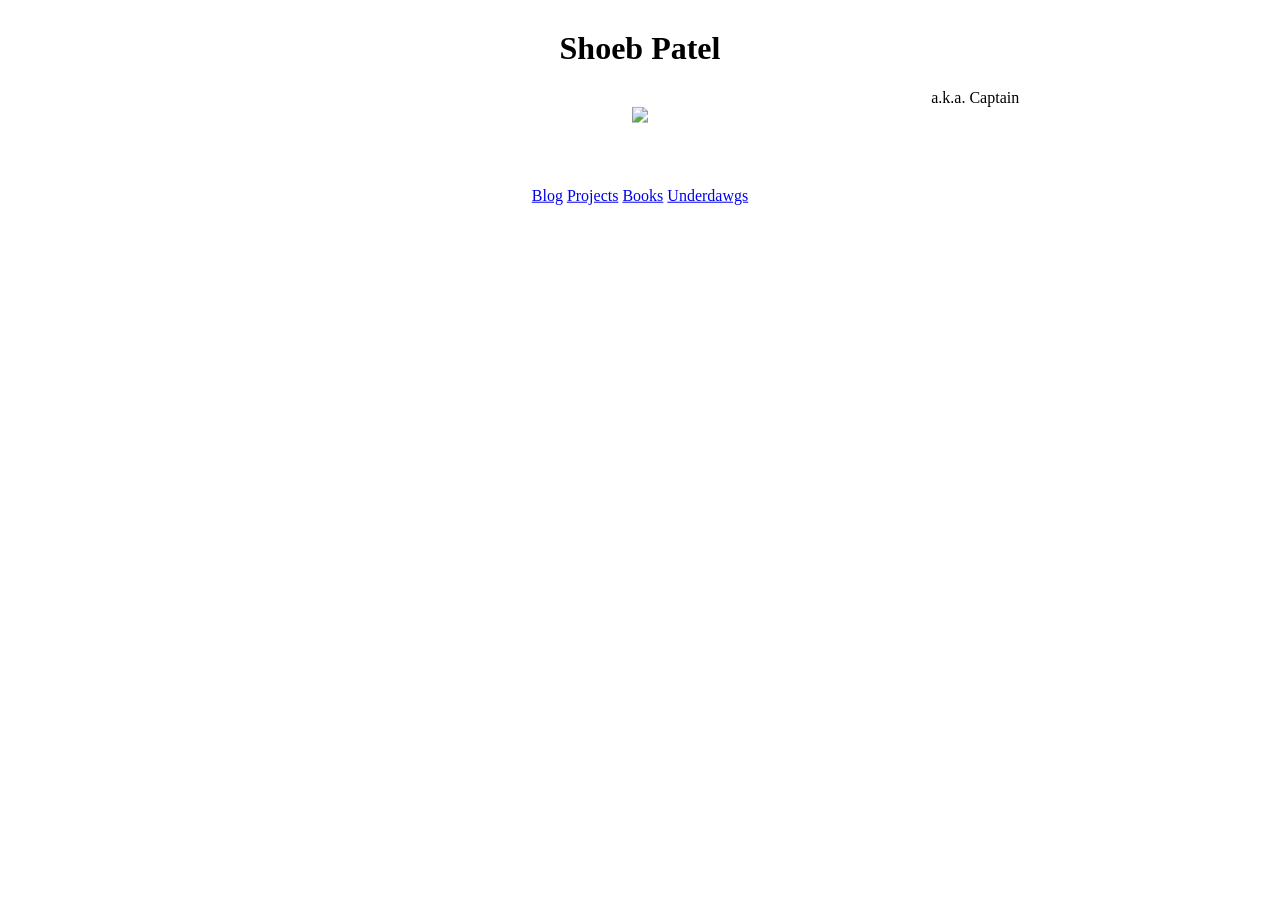
==== index.html @ f84a6c50 "rm" ====
<!DOCTYPE html>
<html lang="en">
  <head>
    <!-- Required meta tags -->
    <meta charset="utf-8">
    <meta name="viewport" content="width=device-width, initial-scale=1, shrink-to-fit=no">
    <title>CaptainFreak</title>

    <link href="https://maxcdn.bootstrapcdn.com/font-awesome/4.7.0/css/font-awesome.min.css" rel="stylesheet">
    <link rel="icon" type="image/png" href="images/favicon.ico"/>
    
<link rel='stylesheet' href='https://cdn.jsdelivr.net/font-hack/2.020/css/hack.min.css'>
<link href="https://fonts.googleapis.com/css?family=Roboto" rel="stylesheet">
<link rel="stylesheet" href="css/bootstrap4-neon-glow.min.css">
<link rel="stylesheet" href="css/index.css">

</head>

  <body>
    
    <div id="ht-tm-jumbotron" style="text-align: center;position: relative;top: 50%;transform: translateY(5%);">
      <div class="jumbotron bg-transparent mb-0 ht-tm-notrounded" style="padding-bottom: 10px">
        <div class="container">
          <div class="ht-tm-header">
            <div class="row">
              <div class="col-xl-12">
                <h1 class="display-2">Shoeb Pate<span class="vim-caret">l</span></h1>
                <div class="mb-3 text-mono text-success" style="text-align: right;padding-right: 20%">a.k.a. Captain</div>

                <img src="./images/sg.png" style="width: 350px">

                
              </div>
            </div>
          </div>
        </div>
      </div>

        <div class="ht-tm-codeblock ht-tm-btn-replaceable" style="text-align: center; margin-bottom: 50px; margin-top: 50px">
        <div class="row">
          <div class="col-md-12" id="buttons">
            <!--
            <a href="https://portfolio.shoebpatel.com/" class="ht-tm-element btn btn-outline-primary">Portfolio</a>
            -->
            <a href="https://research.shoebpatel.com/" class="ht-tm-element btn btn-outline-primary" target="_blank" rel="noopener noreferrer">Blog</a>
            <a href="https://github.com/shoebpate1" class="ht-tm-element btn btn-outline-primary" target="_blank" rel="noopener noreferrer">Projects</a>
            <a href="books.html" class="ht-tm-element btn btn-outline-primary" target="_blank" rel="noopener noreferrer">Books</a>
            <a href="https://ctftime.org/team/60327" class="ht-tm-element btn btn-outline-primary" target="_blank" rel="noopener noreferrer">Underdawgs</a>
    
            <!-- <a href="https://portfolio.shoebpatel.com/Shoeb_Patel_Resume_Senior_Security_Engineer.pdf" class="ht-tm-element btn btn-outline-primary" target="_blank" rel="noopener noreferrer">
              <span class="fa fa-download mr-2"></span>
              Resume
            </a> -->
            <!-- <div class="ht-tm-element btn btn-outline-primary dropdown">
              <span class="fa fa-download mr-2"></span>
              Resume
              <div class="dropdown-content">
                <a href="https://portfolio.shoebpatel.com/resume.pdf" target="_blank" rel="noopener noreferrer"> <span class="fa fa-file mr-2"></span> One Pager</a>
                <a href="https://portfolio.shoebpatel.com/DetailedResume.pdf" target="_blank" rel="noopener noreferrer"> <span class="fa fa-files-o mr-2"></span> Detailed</a>
              </div>
            </div> -->
          </div>
        </div>
      </div>
    </div>



    <!-- Optional JavaScript -->
    <!-- jQuery first, then Popper.js, then Bootstrap JS -->
    <script src="https://code.jquery.com/jquery-3.3.1.slim.min.js" integrity="sha256-3edrmyuQ0w65f8gfBsqowzjJe2iM6n0nKciPUp8y+7E=" crossorigin="anonymous"></script>
    <script src="https://cdnjs.cloudflare.com/ajax/libs/popper.js/1.12.9/umd/popper.min.js" integrity="sha384-ApNbgh9B+Y1QKtv3Rn7W3mgPxhU9K/ScQsAP7hUibX39j7fakFPskvXusvfa0b4Q" crossorigin="anonymous"></script>
    <script src="https://maxcdn.bootstrapcdn.com/bootstrap/4.0.0/js/bootstrap.min.js" integrity="sha384-JZR6Spejh4U02d8jOt6vLEHfe/JQGiRRSQQxSfFWpi1MquVdAyjUar5+76PVCmYl" crossorigin="anonymous"></script>
  </body>
</html>
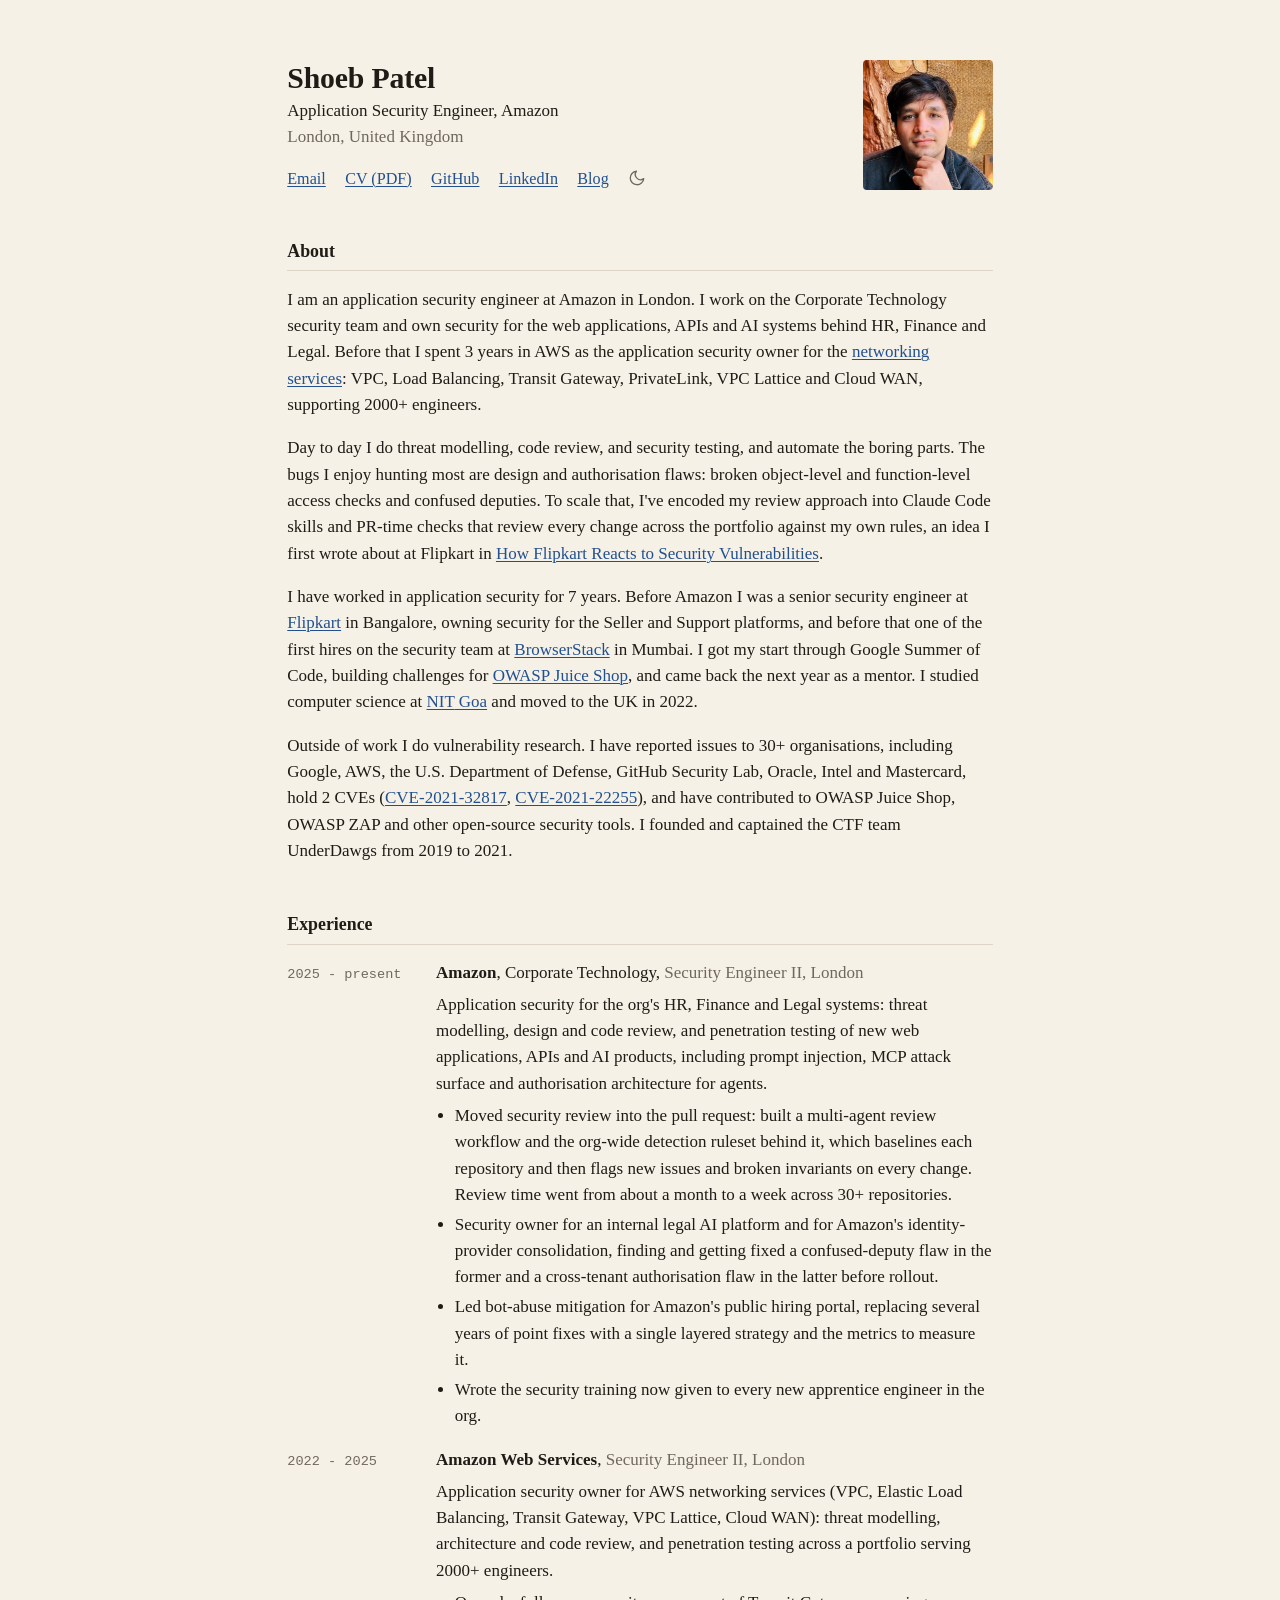
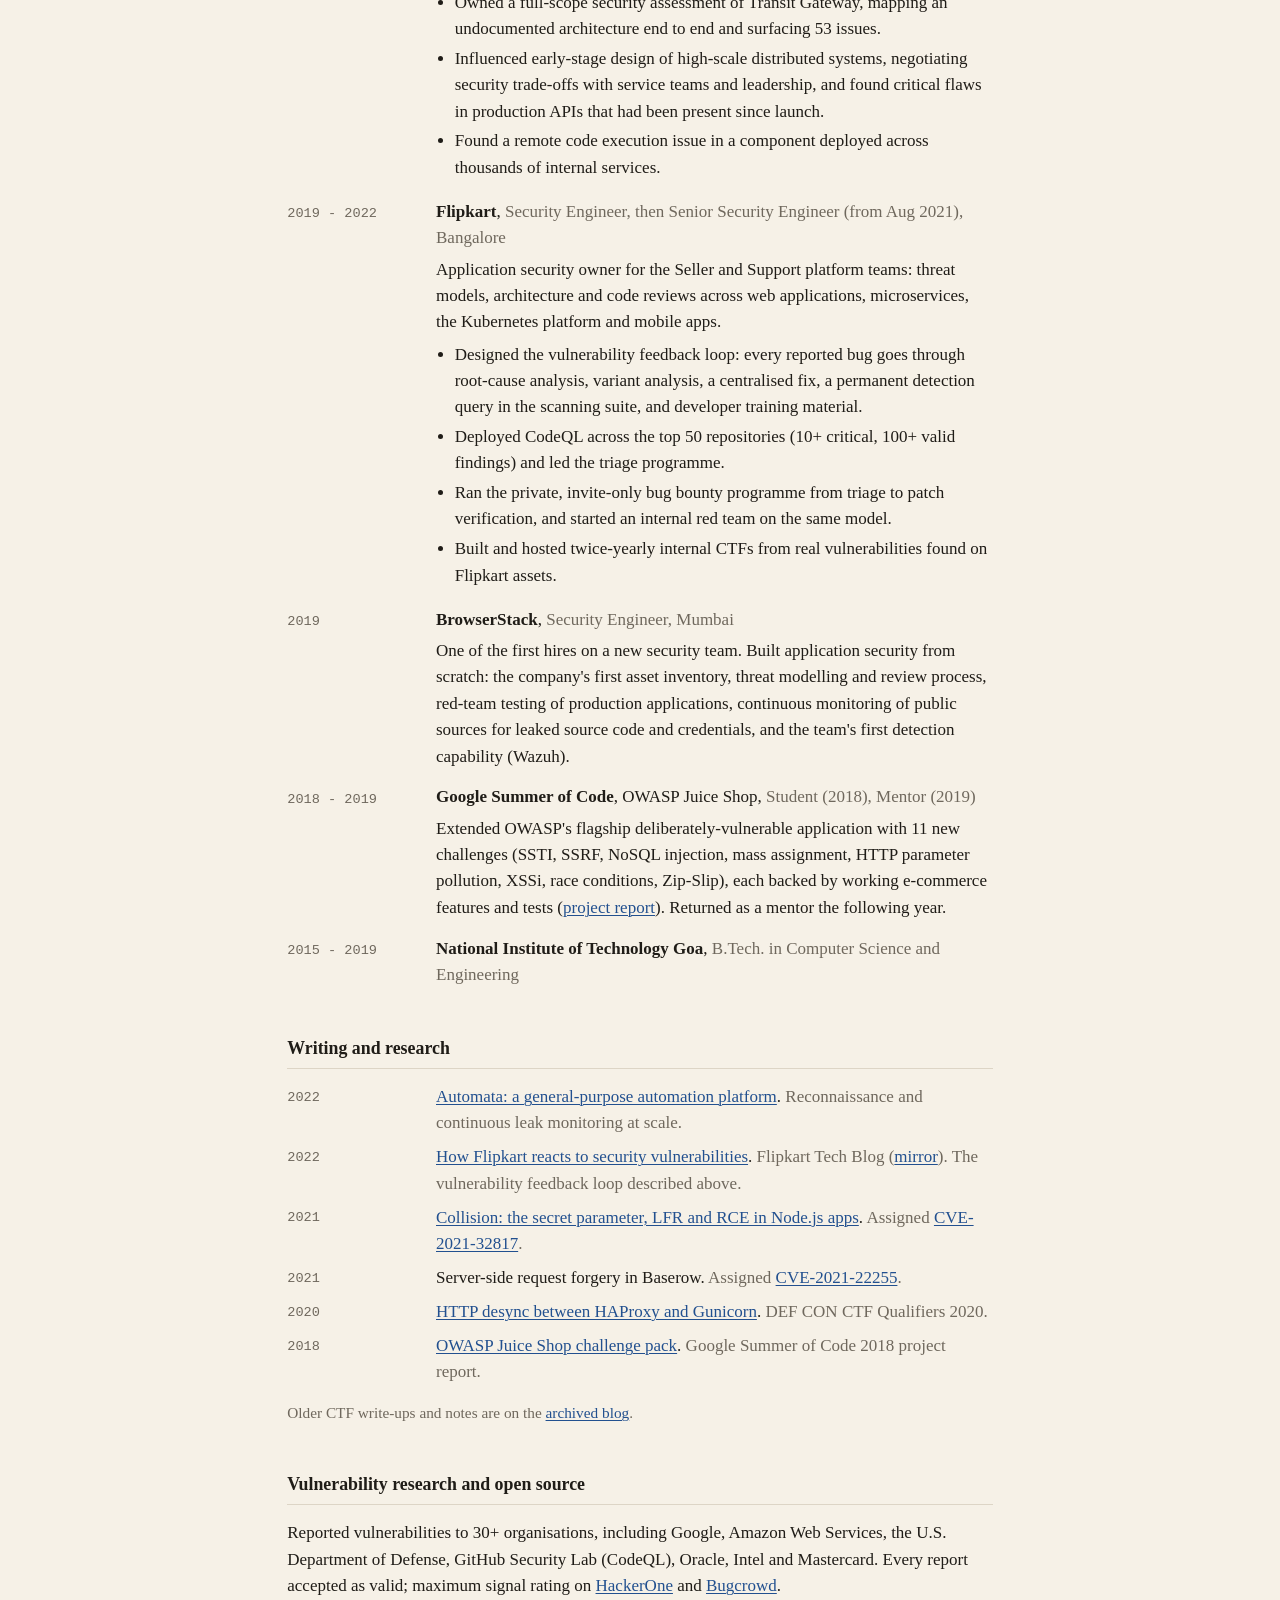
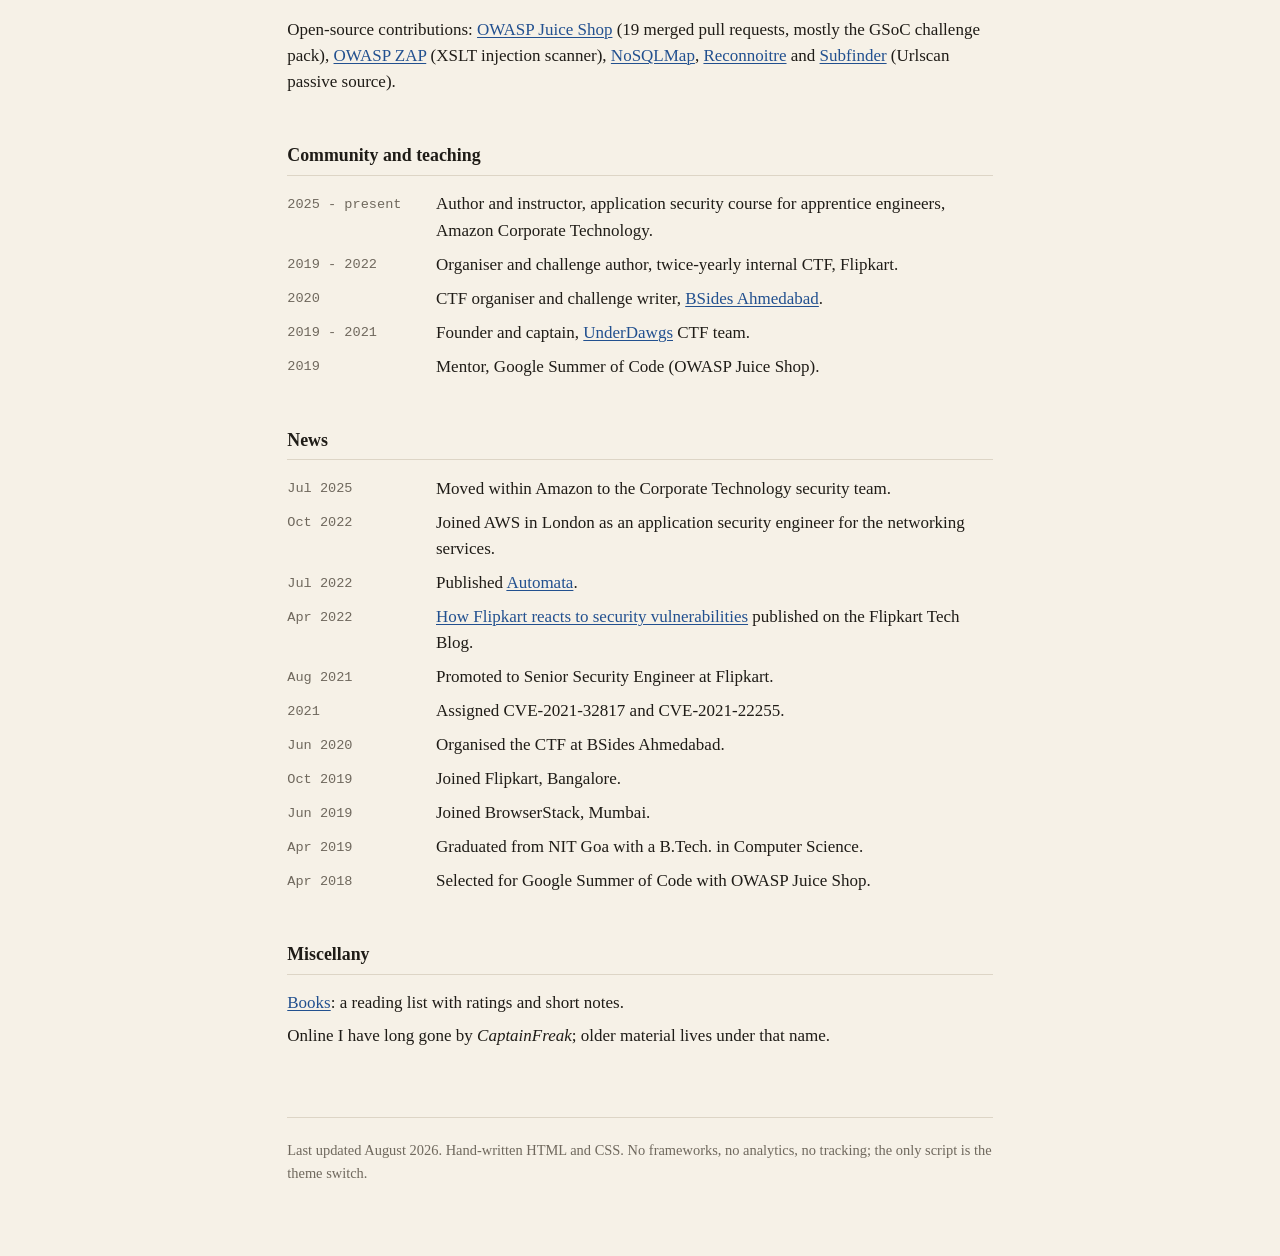
==== commit 33b019c4: "Redesign site as a plain, text-first personal page - Replace the Bootstrap neon-glow landing page wi" ====
--- a/index.html
+++ b/index.html
@@ -1,75 +1,359 @@
 <!DOCTYPE html>
-<html lang="en">
-  <head>
-    <!-- Required meta tags -->
-    <meta charset="utf-8">
-    <meta name="viewport" content="width=device-width, initial-scale=1, shrink-to-fit=no">
-    <title>CaptainFreak</title>
-
-    <link href="https://maxcdn.bootstrapcdn.com/font-awesome/4.7.0/css/font-awesome.min.css" rel="stylesheet">
-    <link rel="icon" type="image/png" href="images/favicon.ico"/>
-    
-<link rel='stylesheet' href='https://cdn.jsdelivr.net/font-hack/2.020/css/hack.min.css'>
-<link href="https://fonts.googleapis.com/css?family=Roboto" rel="stylesheet">
-<link rel="stylesheet" href="css/bootstrap4-neon-glow.min.css">
-<link rel="stylesheet" href="css/index.css">
-
+<html lang="en" class="no-js">
+<head>
+  <meta charset="utf-8">
+  <meta name="viewport" content="width=device-width, initial-scale=1">
+  <title>Shoeb Patel - Application Security Engineer, London</title>
+  <meta name="description" content="Shoeb Patel, application security engineer at Amazon, London. Threat modelling, secure design review, and penetration testing of large-scale distributed systems and AI agents.">
+  <meta name="author" content="Shoeb Patel">
+  <link rel="canonical" href="https://shoebpatel.com/">
+  <link rel="icon" href="images/favicon.ico" sizes="16x16 32x32 48x48">
+  <link rel="icon" type="image/png" sizes="32x32" href="images/favicon-32.png">
+  <link rel="icon" type="image/png" sizes="16x16" href="images/favicon-16.png">
+  <link rel="apple-touch-icon" sizes="180x180" href="images/apple-touch-icon.png">
+  <link rel="stylesheet" href="css/style.css">
+  <script>
+    // Theme: apply the reader's saved choice before first paint. No tracking, nothing leaves the page.
+    (function () {
+      var t = null;
+      try { t = localStorage.getItem('theme'); } catch (e) {}
+      if (t === 'light' || t === 'dark') document.documentElement.setAttribute('data-theme', t);
+      document.documentElement.className = document.documentElement.className.replace('no-js', '');
+    })();
+  </script>
+
+  <meta property="og:type" content="profile">
+  <meta property="og:site_name" content="Shoeb Patel">
+  <meta property="og:title" content="Shoeb Patel - Application Security Engineer, London">
+  <meta property="og:description" content="Application security engineer at Amazon, London. Threat modelling, secure design review, and penetration testing of large-scale distributed systems and AI agents.">
+  <meta property="og:url" content="https://shoebpatel.com/">
+  <meta property="og:image" content="https://shoebpatel.com/images/og.png">
+  <meta property="og:image:width" content="1200">
+  <meta property="og:image:height" content="630">
+  <meta property="og:image:alt" content="Shoeb Patel, Application Security Engineer, Amazon, London">
+  <meta property="profile:first_name" content="Shoeb">
+  <meta property="profile:last_name" content="Patel">
+  <meta name="twitter:card" content="summary_large_image">
+  <meta name="twitter:title" content="Shoeb Patel - Application Security Engineer, London">
+  <meta name="twitter:description" content="Application security engineer at Amazon, London. Threat modelling, secure design review, and penetration testing of large-scale distributed systems and AI agents.">
+  <meta name="twitter:image" content="https://shoebpatel.com/images/og.png">
+
+  <script type="application/ld+json">
+  {
+    "@context": "https://schema.org",
+    "@type": "Person",
+    "name": "Shoeb Patel",
+    "url": "https://shoebpatel.com/",
+    "image": "https://shoebpatel.com/images/og.png",
+    "description": "Application security engineer at Amazon, London. Threat modelling, secure design review, and penetration testing of large-scale distributed systems and AI agents.",
+    "email": "mailto:patelshoeb4@gmail.com",
+    "jobTitle": "Security Engineer II",
+    "worksFor": { "@type": "Organization", "name": "Amazon", "url": "https://www.amazon.com/" },
+    "address": { "@type": "PostalAddress", "addressLocality": "London", "addressCountry": "GB" },
+    "alumniOf": { "@type": "CollegeOrUniversity", "name": "National Institute of Technology Goa" },
+    "knowsAbout": [
+      "Application security",
+      "Threat modelling",
+      "Secure code review",
+      "Penetration testing",
+      "Cloud security",
+      "LLM and AI agent security",
+      "Vulnerability research"
+    ],
+    "sameAs": [
+      "https://github.com/shoebpate1",
+      "https://www.linkedin.com/in/iamshoebpatel",
+      "https://hackerone.com/silentecho_",
+      "https://bugcrowd.com/Shoeb_",
+      "https://research.shoebpatel.com/",
+      "https://blog.shoebpatel.com/",
+      "https://ctftime.org/team/60327/"
+    ]
+  }
+  </script>
 </head>
-
-  <body>
-    
-    <div id="ht-tm-jumbotron" style="text-align: center;position: relative;top: 50%;transform: translateY(5%);">
-      <div class="jumbotron bg-transparent mb-0 ht-tm-notrounded" style="padding-bottom: 10px">
-        <div class="container">
-          <div class="ht-tm-header">
-            <div class="row">
-              <div class="col-xl-12">
-                <h1 class="display-2">Shoeb Pate<span class="vim-caret">l</span></h1>
-                <div class="mb-3 text-mono text-success" style="text-align: right;padding-right: 20%">a.k.a. Captain</div>
-
-                <img src="./images/sg.png" style="width: 350px">
-
-                
-              </div>
-            </div>
-          </div>
-        </div>
-      </div>
-
-        <div class="ht-tm-codeblock ht-tm-btn-replaceable" style="text-align: center; margin-bottom: 50px; margin-top: 50px">
-        <div class="row">
-          <div class="col-md-12" id="buttons">
-            <!--
-            <a href="https://portfolio.shoebpatel.com/" class="ht-tm-element btn btn-outline-primary">Portfolio</a>
-            -->
-            <a href="https://research.shoebpatel.com/" class="ht-tm-element btn btn-outline-primary" target="_blank" rel="noopener noreferrer">Blog</a>
-            <a href="https://github.com/shoebpate1" class="ht-tm-element btn btn-outline-primary" target="_blank" rel="noopener noreferrer">Projects</a>
-            <a href="books.html" class="ht-tm-element btn btn-outline-primary" target="_blank" rel="noopener noreferrer">Books</a>
-            <a href="https://ctftime.org/team/60327" class="ht-tm-element btn btn-outline-primary" target="_blank" rel="noopener noreferrer">Underdawgs</a>
-    
-            <!-- <a href="https://portfolio.shoebpatel.com/Shoeb_Patel_Resume_Senior_Security_Engineer.pdf" class="ht-tm-element btn btn-outline-primary" target="_blank" rel="noopener noreferrer">
-              <span class="fa fa-download mr-2"></span>
-              Resume
-            </a> -->
-            <!-- <div class="ht-tm-element btn btn-outline-primary dropdown">
-              <span class="fa fa-download mr-2"></span>
-              Resume
-              <div class="dropdown-content">
-                <a href="https://portfolio.shoebpatel.com/resume.pdf" target="_blank" rel="noopener noreferrer"> <span class="fa fa-file mr-2"></span> One Pager</a>
-                <a href="https://portfolio.shoebpatel.com/DetailedResume.pdf" target="_blank" rel="noopener noreferrer"> <span class="fa fa-files-o mr-2"></span> Detailed</a>
-              </div>
-            </div> -->
-          </div>
-        </div>
-      </div>
-    </div>
-
-
-
-    <!-- Optional JavaScript -->
-    <!-- jQuery first, then Popper.js, then Bootstrap JS -->
-    <script src="https://code.jquery.com/jquery-3.3.1.slim.min.js" integrity="sha256-3edrmyuQ0w65f8gfBsqowzjJe2iM6n0nKciPUp8y+7E=" crossorigin="anonymous"></script>
-    <script src="https://cdnjs.cloudflare.com/ajax/libs/popper.js/1.12.9/umd/popper.min.js" integrity="sha384-ApNbgh9B+Y1QKtv3Rn7W3mgPxhU9K/ScQsAP7hUibX39j7fakFPskvXusvfa0b4Q" crossorigin="anonymous"></script>
-    <script src="https://maxcdn.bootstrapcdn.com/bootstrap/4.0.0/js/bootstrap.min.js" integrity="sha384-JZR6Spejh4U02d8jOt6vLEHfe/JQGiRRSQQxSfFWpi1MquVdAyjUar5+76PVCmYl" crossorigin="anonymous"></script>
-  </body>
+<body>
+
+<header>
+  <img class="headshot" src="images/shoeb.jpg" width="130" height="130" alt="Shoeb Patel">
+  <div class="header-text">
+  <h1>Shoeb Patel</h1>
+  <p class="role">Application Security Engineer, Amazon</p>
+  <p class="place">London, United Kingdom</p>
+  <nav>
+    <a href="mailto:patelshoeb4@gmail.com">Email</a>
+    <a href="Shoeb_Patel_Security_Engineer_1608-web.pdf">CV (PDF)</a>
+    <a href="https://github.com/shoebpate1">GitHub</a>
+    <a href="https://www.linkedin.com/in/iamshoebpatel">LinkedIn</a>
+    <a href="https://research.shoebpatel.com/">Blog</a>
+    <button type="button" class="theme-toggle" id="theme-toggle" aria-label="Switch between light and dark theme" title="Switch theme">
+      <svg class="when-light" viewBox="0 0 24 24" width="18" height="18" fill="none" stroke="currentColor" stroke-width="1.75" stroke-linecap="round" stroke-linejoin="round" aria-hidden="true"><path d="M21 12.8A9 9 0 1 1 11.2 3a7 7 0 0 0 9.8 9.8z"/></svg>
+      <svg class="when-dark" viewBox="0 0 24 24" width="18" height="18" fill="none" stroke="currentColor" stroke-width="1.75" stroke-linecap="round" stroke-linejoin="round" aria-hidden="true"><circle cx="12" cy="12" r="4"/><path d="M12 2v2M12 20v2M4.9 4.9l1.4 1.4M17.7 17.7l1.4 1.4M2 12h2M20 12h2M4.9 19.1l1.4-1.4M17.7 6.3l1.4-1.4"/></svg>
+    </button>
+  </nav>
+  </div>
+</header>
+
+<main>
+
+<h2 id="about">About</h2>
+
+<p>
+I am an application security engineer at Amazon in London. I work on the Corporate Technology
+security team and own security for the web applications, APIs and AI systems behind HR, Finance
+and Legal. Before that I spent 3 years in <abbr title="Amazon Web Services">AWS</abbr> as the
+application security owner for the
+<a href="https://aws.amazon.com/getting-started/aws-networking-essentials/">networking services</a>:
+VPC, Load Balancing, Transit Gateway, PrivateLink, VPC Lattice and Cloud WAN, supporting 2000+
+engineers.
+</p>
+
+<p>
+Day to day I do threat modelling, code review, and security testing, and
+automate the boring parts. The bugs I enjoy hunting most are design and authorisation flaws:
+broken object-level and function-level access checks and confused deputies. To scale that, I've
+encoded my review approach into Claude Code skills and PR-time checks that review every change
+across the portfolio against my own rules, an idea I first wrote about at Flipkart in
+<a href="https://research.shoebpatel.com/2022/04/19/How-Flipkart-Reacts-to-Security-Vulnerabilities/">How
+Flipkart Reacts to Security Vulnerabilities</a>.
+</p>
+
+<p>
+I have worked in application security for 7 years. Before Amazon I was a senior security
+engineer at <a href="https://www.flipkart.com/">Flipkart</a> in Bangalore, owning security for the Seller and Support platforms, and before
+that one of the first hires on the security team at <a href="https://www.browserstack.com/">BrowserStack</a> in Mumbai. I got my start through
+Google Summer of Code, building challenges for
+<a href="https://owasp.org/www-project-juice-shop/">OWASP Juice Shop</a>, and came back the next
+year as a mentor. I studied computer science at
+<a href="https://www.nitgoa.ac.in/"><abbr title="National Institute of Technology">NIT</abbr> Goa</a>
+and moved to the UK in 2022.
+</p>
+
+<p>
+Outside of work I do vulnerability research. I have reported issues to 30+
+organisations, including Google, AWS, the U.S. Department of Defense, GitHub Security Lab, Oracle,
+Intel and Mastercard, hold 2 CVEs
+(<a href="https://nvd.nist.gov/vuln/detail/CVE-2021-32817">CVE-2021-32817</a>,
+<a href="https://nvd.nist.gov/vuln/detail/CVE-2021-22255">CVE-2021-22255</a>), and have contributed
+to OWASP Juice Shop, OWASP ZAP and other open-source security tools. I founded and captained the
+CTF team UnderDawgs from 2019 to 2021.
+</p>
+
+<!--
+<p>
+<strong>I am currently exploring senior individual-contributor roles (Staff / Lead Security
+Engineer) in London.</strong> If you are building something and think I could help, please email me.
+</p>
+-->
+
+
+<h2 id="experience">Experience</h2>
+
+<dl class="cv">
+
+  <dt>2025 - present</dt>
+  <dd>
+    <span class="where">Amazon</span>, Corporate Technology, <span class="what">Security Engineer II, London</span>
+    <p>
+      Application security for the org's HR, Finance and Legal systems: threat modelling, design and
+      code review, and penetration testing of new web applications, APIs and AI products, including
+      prompt injection, <abbr title="Model Context Protocol">MCP</abbr> attack surface and
+      authorisation architecture for agents.
+    </p>
+    <ul>
+      <li>Moved security review into the pull request: built a multi-agent review workflow and the
+        org-wide detection ruleset behind it, which baselines each repository and then flags new
+        issues and broken invariants on every change. Review time went from about a month to a week
+        across 30+ repositories.</li>
+      <li>Security owner for an internal legal AI platform and for Amazon's identity-provider
+        consolidation, finding and getting fixed a confused-deputy flaw in the former and a
+        cross-tenant authorisation flaw in the latter before rollout.</li>
+      <li>Led bot-abuse mitigation for Amazon's public hiring portal, replacing several years of
+        point fixes with a single layered strategy and the metrics to measure it.</li>
+      <li>Wrote the security training now given to every new apprentice engineer in the org.</li>
+    </ul>
+  </dd>
+
+  <dt>2022 - 2025</dt>
+  <dd>
+    <span class="where">Amazon Web Services</span>, <span class="what">Security Engineer II, London</span>
+    <p>
+      Application security owner for AWS networking services (VPC, Elastic Load Balancing, Transit
+      Gateway, VPC Lattice, Cloud WAN): threat modelling, architecture and code review, and
+      penetration testing across a portfolio serving 2000+ engineers.
+    </p>
+    <ul>
+      <li>Owned a full-scope security assessment of Transit Gateway, mapping an undocumented
+        architecture end to end and surfacing 53 issues.</li>
+      <li>Influenced early-stage design of high-scale distributed systems, negotiating security
+        trade-offs with service teams and leadership, and found critical flaws in production APIs
+        that had been present since launch.</li>
+      <li>Found a remote code execution issue in a component deployed across thousands of internal
+        services.</li>
+    </ul>
+  </dd>
+
+  <dt>2019 - 2022</dt>
+  <dd>
+    <span class="where">Flipkart</span>, <span class="what">Security Engineer, then Senior Security Engineer (from Aug 2021), Bangalore</span>
+    <p>
+      Application security owner for the Seller and Support platform teams: threat models,
+      architecture and code reviews across web applications, microservices, the Kubernetes platform
+      and mobile apps.
+    </p>
+    <ul>
+      <li>Designed the vulnerability feedback loop: every reported bug goes through root-cause
+        analysis, variant analysis, a centralised fix, a permanent detection query in the scanning
+        suite, and developer training material.</li>
+      <li>Deployed CodeQL across the top 50 repositories (10+ critical, 100+ valid findings) and led
+        the triage programme.</li>
+      <li>Ran the private, invite-only bug bounty programme from triage to patch verification, and
+        started an internal red team on the same model.</li>
+      <li>Built and hosted twice-yearly internal CTFs from real vulnerabilities found on Flipkart assets.</li>
+    </ul>
+  </dd>
+
+  <dt>2019</dt>
+  <dd>
+    <span class="where">BrowserStack</span>, <span class="what">Security Engineer, Mumbai</span>
+    <p>
+      One of the first hires on a new security team. Built application security from scratch: the
+      company's first asset inventory, threat modelling and review process, red-team testing of
+      production applications, continuous monitoring of public sources for leaked source code and
+      credentials, and the team's first detection capability (Wazuh).
+    </p>
+  </dd>
+
+  <dt>2018 - 2019</dt>
+  <dd>
+    <span class="where">Google Summer of Code</span>, OWASP Juice Shop, <span class="what">Student (2018), Mentor (2019)</span>
+    <p>
+      Extended OWASP's flagship deliberately-vulnerable application with 11 new challenges
+      (SSTI, SSRF, NoSQL injection, mass assignment, HTTP parameter pollution, XSSi, race conditions,
+      Zip-Slip), each backed by working e-commerce features and tests
+      (<a href="https://blog.shoebpatel.com/2018/08/05/OWASP-Juice-Shop-Challenge-Pack-2018-GSoC-project-report/">project report</a>).
+      Returned as a mentor the following year.
+    </p>
+  </dd>
+
+  <dt>2015 - 2019</dt>
+  <dd>
+    <span class="where">National Institute of Technology Goa</span>, <span class="what">B.Tech. in Computer Science and Engineering</span>
+  </dd>
+
+</dl>
+
+
+<h2 id="writing">Writing and research</h2>
+
+<dl class="cv compact">
+  <dt>2022</dt>
+  <dd><a href="https://research.shoebpatel.com/2022/07/27/Automata-A-General-Purpose-Automation-Platform/">Automata: a general-purpose automation platform</a>.
+      <span class="venue">Reconnaissance and continuous leak monitoring at scale.</span></dd>
+
+  <dt>2022</dt>
+  <dd><a href="https://blog.flipkart.tech/how-flipkart-reacts-to-security-vulnerabilities-17dae9b0661e">How Flipkart reacts to security vulnerabilities</a>.
+      <span class="venue">Flipkart Tech Blog (<a href="https://research.shoebpatel.com/2022/04/19/How-Flipkart-Reacts-to-Security-Vulnerabilities/">mirror</a>). The vulnerability feedback loop described above.</span></dd>
+
+  <dt>2021</dt>
+  <dd><a href="https://blog.shoebpatel.com/2021/01/23/The-Secret-Parameter-LFR-and-Potential-RCE-in-NodeJS-Apps/">Collision: the secret parameter, LFR and RCE in Node.js apps</a>.
+      <span class="venue">Assigned <a href="https://nvd.nist.gov/vuln/detail/CVE-2021-32817">CVE-2021-32817</a>.</span></dd>
+
+  <dt>2021</dt>
+  <dd>Server-side request forgery in Baserow.
+      <span class="venue">Assigned <a href="https://nvd.nist.gov/vuln/detail/CVE-2021-22255">CVE-2021-22255</a>.</span></dd>
+
+  <dt>2020</dt>
+  <dd><a href="https://blog.shoebpatel.com/2020/05/18/DefCon-CTF-2020-HTTP-Desync-between-HAProxy-Gunicorn/">HTTP desync between HAProxy and Gunicorn</a>.
+      <span class="venue">DEF CON CTF Qualifiers 2020.</span></dd>
+
+  <dt>2018</dt>
+  <dd><a href="https://blog.shoebpatel.com/2018/08/05/OWASP-Juice-Shop-Challenge-Pack-2018-GSoC-project-report/">OWASP Juice Shop challenge pack</a>.
+      <span class="venue">Google Summer of Code 2018 project report.</span></dd>
+</dl>
+
+<p class="note" style="margin-top:0.9rem">
+  Older CTF write-ups and notes are on the <a href="https://blog.shoebpatel.com/">archived blog</a>.
+</p>
+
+
+<h2 id="research">Vulnerability research and open source</h2>
+
+<p>
+Reported vulnerabilities to 30+ organisations, including Google, Amazon Web Services, the U.S.
+Department of Defense, GitHub Security Lab (CodeQL), Oracle, Intel and Mastercard. Every report
+accepted as valid; maximum signal rating on
+<a href="https://hackerone.com/silentecho_">HackerOne</a> and
+<a href="https://bugcrowd.com/Shoeb_">Bugcrowd</a>.
+</p>
+
+<p>
+Open-source contributions:
+<a href="https://github.com/juice-shop/juice-shop/pulls?q=is%3Apr+author%3Ashoebpate1+is%3Amerged">OWASP Juice Shop</a>
+(19 merged pull requests, mostly the GSoC challenge pack),
+<a href="https://github.com/zaproxy/zaproxy/pull/4410">OWASP ZAP</a> (XSLT injection scanner),
+<a href="https://github.com/codingo/NoSQLMap/pull/71">NoSQLMap</a>,
+<a href="https://github.com/codingo/Reconnoitre/pull/67">Reconnoitre</a> and
+<a href="https://github.com/projectdiscovery/subfinder/pull/148">Subfinder</a> (Urlscan passive source).
+</p>
+
+
+<h2 id="service">Community and teaching</h2>
+
+<dl class="cv compact">
+  <dt>2025 - present</dt>
+  <dd>Author and instructor, application security course for apprentice engineers, Amazon Corporate Technology.</dd>
+  <dt>2019 - 2022</dt>
+  <dd>Organiser and challenge author, twice-yearly internal CTF, Flipkart.</dd>
+  <dt>2020</dt>
+  <dd>CTF organiser and challenge writer, <a href="https://bsidesahmedabad.in/">BSides Ahmedabad</a>.</dd>
+  <dt>2019 - 2021</dt>
+  <dd>Founder and captain, <a href="https://ctftime.org/team/60327/">UnderDawgs</a> CTF team.</dd>
+  <dt>2019</dt>
+  <dd>Mentor, Google Summer of Code (OWASP Juice Shop).</dd>
+</dl>
+
+
+<h2 id="news">News</h2>
+
+<dl class="cv compact">
+  <dt>Jul 2025</dt><dd>Moved within Amazon to the Corporate Technology security team.</dd>
+  <dt>Oct 2022</dt><dd>Joined AWS in London as an application security engineer for the networking services.</dd>
+  <dt>Jul 2022</dt><dd>Published <a href="https://research.shoebpatel.com/2022/07/27/Automata-A-General-Purpose-Automation-Platform/">Automata</a>.</dd>
+  <dt>Apr 2022</dt><dd><a href="https://research.shoebpatel.com/2022/04/19/How-Flipkart-Reacts-to-Security-Vulnerabilities/">How Flipkart reacts to security vulnerabilities</a> published on the Flipkart Tech Blog.</dd>
+  <dt>Aug 2021</dt><dd>Promoted to Senior Security Engineer at Flipkart.</dd>
+  <dt>2021</dt><dd>Assigned CVE-2021-32817 and CVE-2021-22255.</dd>
+  <dt>Jun 2020</dt><dd>Organised the CTF at BSides Ahmedabad.</dd>
+  <dt>Oct 2019</dt><dd>Joined Flipkart, Bangalore.</dd>
+  <dt>Jun 2019</dt><dd>Joined BrowserStack, Mumbai.</dd>
+  <dt>Apr 2019</dt><dd>Graduated from NIT Goa with a B.Tech. in Computer Science.</dd>
+  <dt>Apr 2018</dt><dd>Selected for Google Summer of Code with OWASP Juice Shop.</dd>
+</dl>
+
+
+<h2 id="misc">Miscellany</h2>
+
+<ul class="plain">
+  <li><a href="books.html">Books</a>: a reading list with ratings and short notes.</li>
+  <li>Online I have long gone by <em>CaptainFreak</em>; older material lives under that name.</li>
+</ul>
+
+</main>
+
+<footer>
+  <p>Last updated August 2026. Hand-written HTML and CSS. No frameworks, no analytics, no tracking; the only script is the theme switch.</p>
+</footer>
+
+<script>
+  document.getElementById('theme-toggle').addEventListener('click', function (e) {
+    e.preventDefault();
+    var root = document.documentElement;
+    var current = root.getAttribute('data-theme') ||
+      (window.matchMedia('(prefers-color-scheme: dark)').matches ? 'dark' : 'light');
+    var next = current === 'dark' ? 'light' : 'dark';
+    root.setAttribute('data-theme', next);
+    try { localStorage.setItem('theme', next); } catch (e) {}
+  });
+</script>
+</body>
 </html>
--- a/css/style.css
+++ b/css/style.css
@@ -0,0 +1,210 @@
+/* shoebpatel.com - plain, text-first stylesheet. No frameworks. */
+
+:root {
+  --bg: #f6f1e7;        /* warm paper, not white */
+  --fg: #1f1c17;
+  --muted: #6f685d;
+  --rule: #ddd5c6;
+  --link: #22508f;
+  --link-hover: #123467;
+  --mono: ui-monospace, "SF Mono", Menlo, Consolas, "Liberation Mono", monospace;
+  --serif: Charter, "Bitstream Charter", "Sitka Text", Cambria, Georgia, "Times New Roman", serif;
+}
+
+/* Dark palette: applied by OS preference unless the reader chose a theme, or when they chose dark. */
+@media (prefers-color-scheme: dark) {
+  :root:not([data-theme="light"]) {
+    --bg: #111213;
+    --fg: #e6e6e6;
+    --muted: #9a9a9a;
+    --rule: #2c2c2c;
+    --link: #8ab4f8;
+    --link-hover: #b7d0fb;
+  }
+}
+:root[data-theme="dark"] {
+  --bg: #111213;
+  --fg: #e6e6e6;
+  --muted: #9a9a9a;
+  --rule: #2c2c2c;
+  --link: #8ab4f8;
+  --link-hover: #b7d0fb;
+}
+:root { color-scheme: light dark; }
+:root[data-theme="light"] { color-scheme: light; }
+:root[data-theme="dark"]  { color-scheme: dark; }
+
+/* Theme switch: a small sun/moon icon button in the nav */
+.theme-toggle {
+  appearance: none;
+  background: none;
+  border: 0;
+  padding: 0;
+  margin: 0;
+  vertical-align: -3px;
+  cursor: pointer;
+  color: var(--muted);
+  line-height: 0;
+}
+.theme-toggle:hover { color: var(--fg); }
+.theme-toggle:focus-visible { outline: 2px solid var(--link); outline-offset: 3px; border-radius: 3px; }
+.theme-toggle .when-dark  { display: none; }
+.theme-toggle .when-light { display: inline; }
+:root[data-theme="dark"] .theme-toggle .when-dark  { display: inline; }
+:root[data-theme="dark"] .theme-toggle .when-light { display: none; }
+@media (prefers-color-scheme: dark) {
+  :root:not([data-theme="light"]) .theme-toggle .when-dark  { display: inline; }
+  :root:not([data-theme="light"]) .theme-toggle .when-light { display: none; }
+}
+.no-js .theme-toggle { display: none; }
+
+* { box-sizing: border-box; }
+
+html { font-size: 17px; }
+
+body {
+  margin: 0;
+  padding: 3.5rem 1.25rem 4rem;
+  max-width: 44rem;
+  margin-left: auto;
+  margin-right: auto;
+  font-family: var(--serif);
+  line-height: 1.55;
+  color: var(--fg);
+  background: var(--bg);
+  -webkit-font-smoothing: antialiased;
+  text-rendering: optimizeLegibility;
+}
+
+a {
+  color: var(--link);
+  text-decoration: underline;
+  text-decoration-thickness: 1px;
+  text-underline-offset: 2px;
+}
+a:hover { color: var(--link-hover); }
+
+h1 {
+  font-size: 1.75rem;
+  font-weight: 600;
+  letter-spacing: -0.005em;
+  margin: 0 0 0.15rem;
+  line-height: 1.2;
+}
+
+h2 {
+  font-size: 1.05rem;
+  font-weight: 600;
+  margin: 2.75rem 0 0.9rem;
+  padding-bottom: 0.3rem;
+  border-bottom: 1px solid var(--rule);
+}
+
+h3 {
+  font-size: 1rem;
+  font-weight: 600;
+  margin: 1.5rem 0 0.4rem;
+}
+
+p { margin: 0 0 1rem; }
+
+/* Header (headshot is optional; layout works with or without it) */
+header { display: flex; align-items: flex-start; justify-content: space-between; gap: 1.5rem; }
+header .header-text { min-width: 0; }
+header .headshot {
+  order: 2;
+  flex: 0 0 auto;
+  width: 130px; height: 130px;
+  object-fit: cover;
+  border-radius: 4px;
+}
+header .role   { margin: 0; color: var(--fg); }
+header .place  { margin: 0 0 0.9rem; color: var(--muted); }
+header nav a   { margin-right: 0.9rem; white-space: nowrap; }
+header nav     { font-size: 0.95rem; }
+
+/* Two-column "date | entry" lists, as used on academic CVs */
+dl.cv {
+  display: grid;
+  grid-template-columns: 7.5rem 1fr;
+  column-gap: 1.25rem;
+  row-gap: 0.85rem;
+  margin: 0;
+}
+dl.cv dt {
+  font-family: var(--mono);
+  font-size: 0.8rem;
+  color: var(--muted);
+  padding-top: 0.25rem;
+  white-space: nowrap;
+}
+dl.cv dd { margin: 0; }
+dl.cv dd .where { font-weight: 600; }
+dl.cv dd .what  { color: var(--muted); }
+dl.cv dd p { margin: 0.3rem 0 0; }
+dl.cv dd p + p { margin-top: 0.4rem; }
+dl.cv dd ul { margin: 0.35rem 0 0 1.1rem; padding: 0; }
+dl.cv dd li { margin: 0.2rem 0; }
+
+dl.cv.compact { row-gap: 0.45rem; }
+dl.cv.compact dt { padding-top: 0.15rem; }
+
+@media (max-width: 560px) {
+  html { font-size: 16px; }
+  body { padding-top: 2.25rem; }
+  header .headshot { width: 96px; height: 96px; }
+  dl.cv { grid-template-columns: 1fr; row-gap: 0.25rem; }
+  dl.cv dt { padding-top: 0; }
+  dl.cv dd { margin-bottom: 0.9rem; }
+  dl.cv.compact dd { margin-bottom: 0.5rem; }
+}
+
+ul.plain { list-style: none; padding: 0; margin: 0; }
+ul.plain li { margin: 0.35rem 0; }
+
+.venue { color: var(--muted); }
+.note  { color: var(--muted); font-size: 0.9rem; }
+
+footer {
+  margin-top: 4rem;
+  padding-top: 1rem;
+  border-top: 1px solid var(--rule);
+  color: var(--muted);
+  font-size: 0.85rem;
+}
+footer p { margin: 0.25rem 0; }
+
+/* Books page */
+table.books {
+  width: 100%;
+  border-collapse: collapse;
+  font-size: 0.95rem;
+}
+table.books th,
+table.books td {
+  text-align: left;
+  vertical-align: top;
+  padding: 0.5rem 0.75rem 0.5rem 0;
+  border-bottom: 1px solid var(--rule);
+}
+table.books th {
+  font-weight: 600;
+  font-size: 0.85rem;
+  color: var(--muted);
+}
+table.books td.rating { font-family: var(--mono); white-space: nowrap; letter-spacing: 0.05em; }
+table.books td.notes  { color: var(--muted); }
+
+abbr[title] { text-decoration: none; }
+
+/* Books table: stack each row as a block on narrow screens */
+@media (max-width: 640px) {
+  table.books, table.books tbody, table.books tr, table.books td { display: block; width: 100%; }
+  table.books thead { display: none; }
+  table.books tr { padding: 0.6rem 0; border-bottom: 1px solid var(--rule); }
+  table.books td { border: 0; padding: 0.1rem 0; }
+  table.books td:first-child { font-weight: 600; }
+  table.books td.rating { color: var(--muted); }
+  table.books td.rating::before { content: attr(data-label) ": "; font-family: var(--serif); letter-spacing: 0; }
+  table.books td.notes:empty { display: none; }
+}
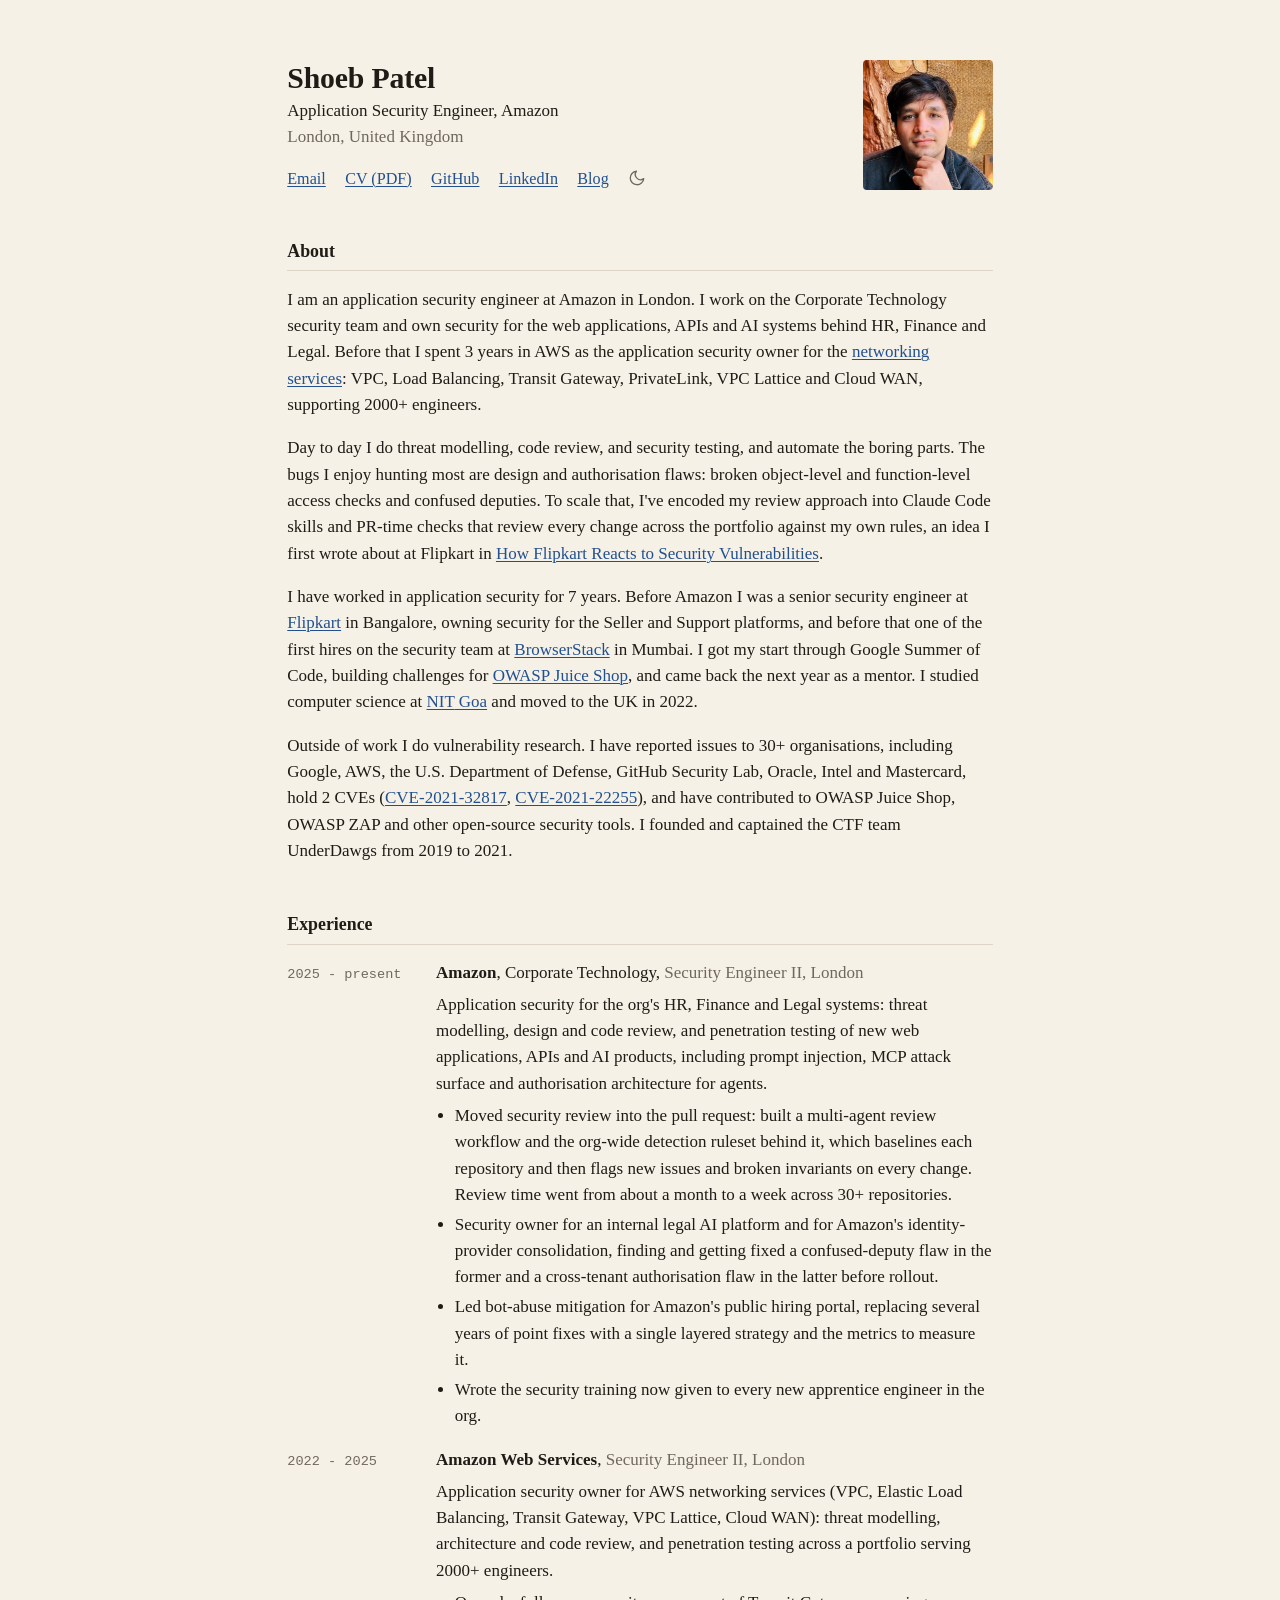
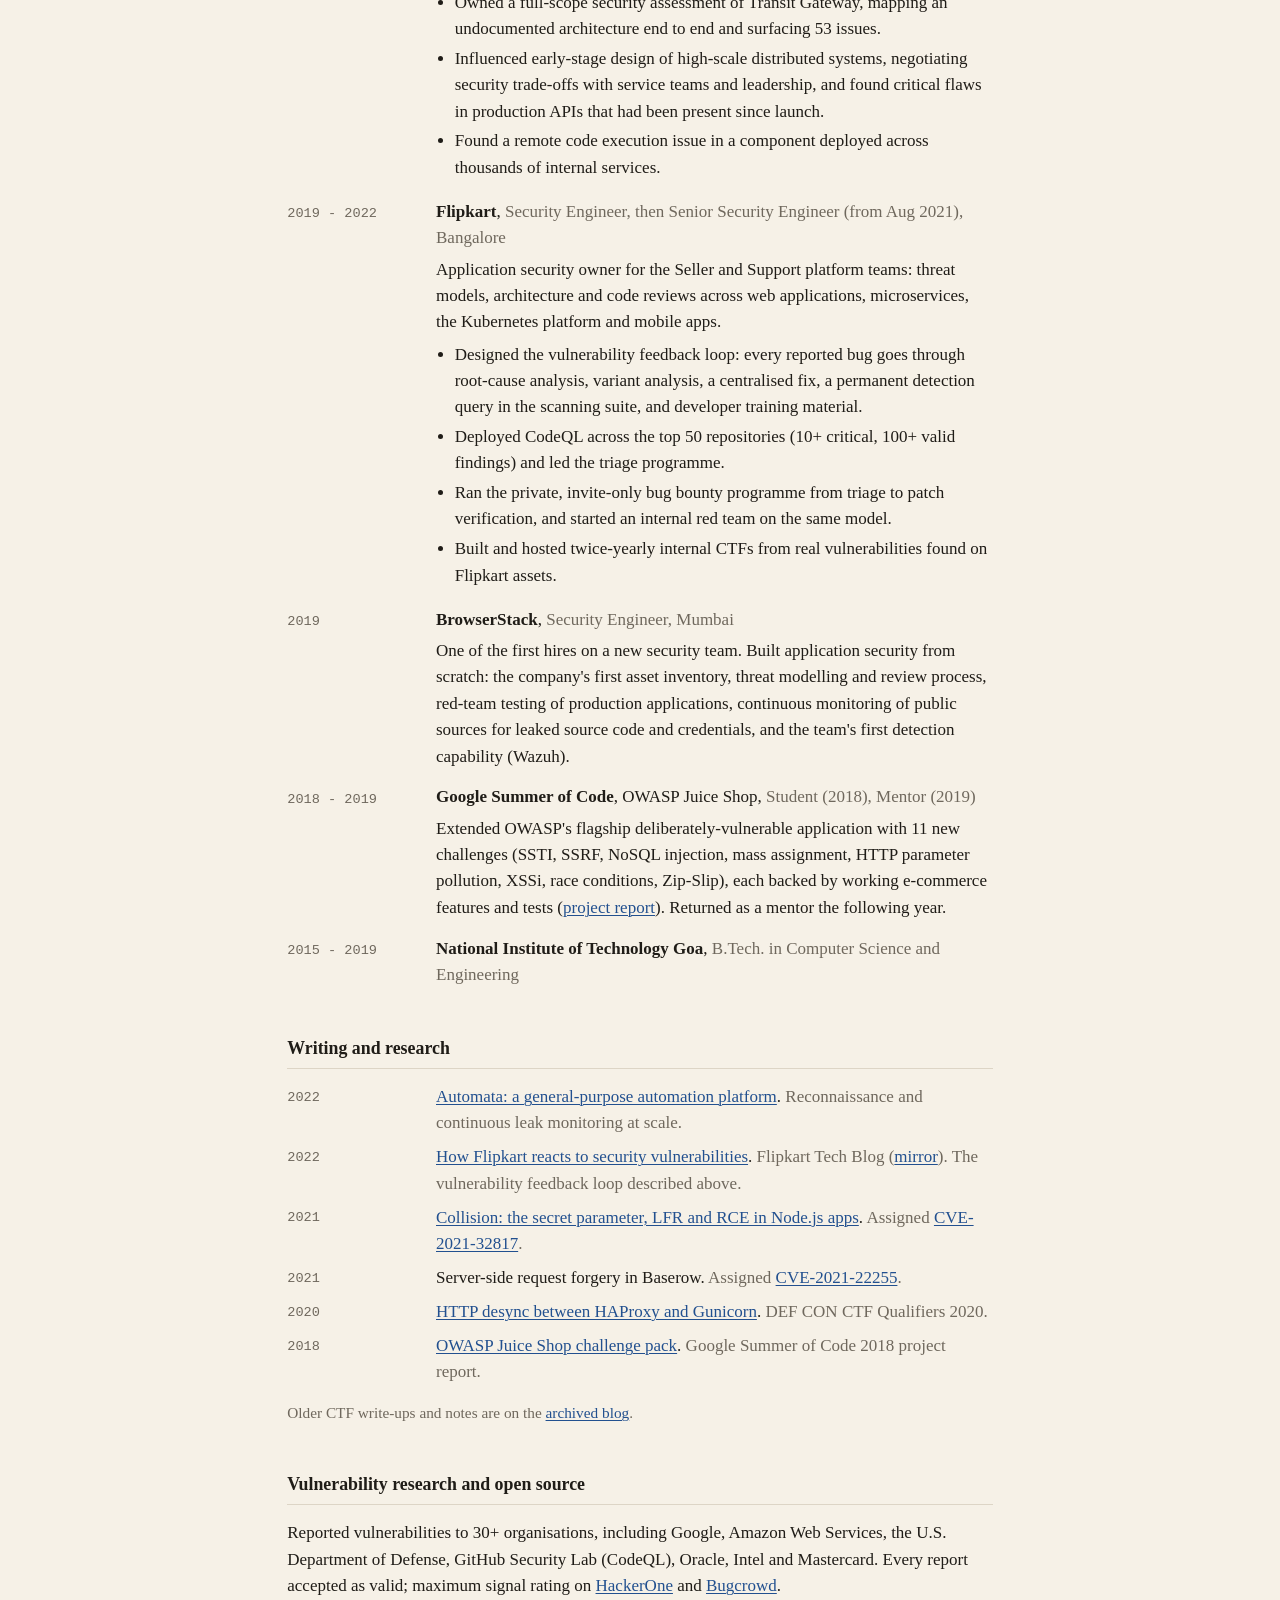
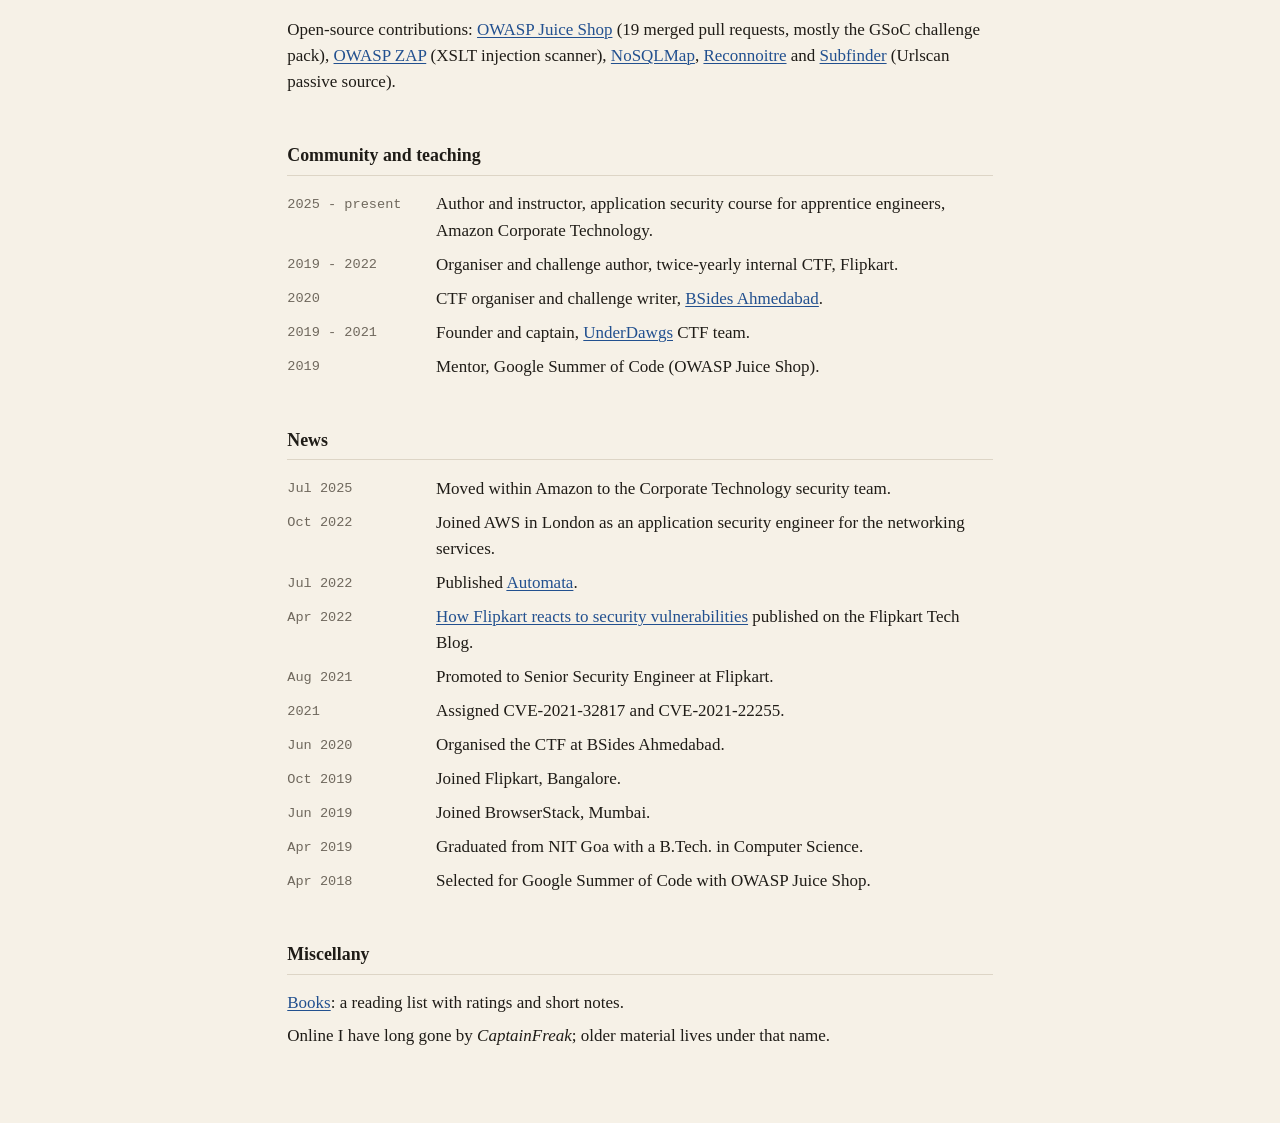
==== commit 660cb9b4: "Remove footer note Co-Authored-By: Claude Fable 5 <noreply@anthropic.com>" ====
--- a/index.html
+++ b/index.html
@@ -82,10 +82,10 @@
   <p class="place">London, United Kingdom</p>
   <nav>
     <a href="mailto:patelshoeb4@gmail.com">Email</a>
-    <a href="Shoeb_Patel_Security_Engineer_1608-web.pdf">CV (PDF)</a>
-    <a href="https://github.com/shoebpate1">GitHub</a>
-    <a href="https://www.linkedin.com/in/iamshoebpatel">LinkedIn</a>
-    <a href="https://research.shoebpatel.com/">Blog</a>
+    <a href="Shoeb_Patel_Security_Engineer_1608-web.pdf" target="_blank" rel="noopener">CV (PDF)</a>
+    <a href="https://github.com/shoebpate1" target="_blank" rel="noopener">GitHub</a>
+    <a href="https://www.linkedin.com/in/iamshoebpatel" target="_blank" rel="noopener">LinkedIn</a>
+    <a href="https://research.shoebpatel.com/" target="_blank" rel="noopener">Blog</a>
     <button type="button" class="theme-toggle" id="theme-toggle" aria-label="Switch between light and dark theme" title="Switch theme">
       <svg class="when-light" viewBox="0 0 24 24" width="18" height="18" fill="none" stroke="currentColor" stroke-width="1.75" stroke-linecap="round" stroke-linejoin="round" aria-hidden="true"><path d="M21 12.8A9 9 0 1 1 11.2 3a7 7 0 0 0 9.8 9.8z"/></svg>
       <svg class="when-dark" viewBox="0 0 24 24" width="18" height="18" fill="none" stroke="currentColor" stroke-width="1.75" stroke-linecap="round" stroke-linejoin="round" aria-hidden="true"><circle cx="12" cy="12" r="4"/><path d="M12 2v2M12 20v2M4.9 4.9l1.4 1.4M17.7 17.7l1.4 1.4M2 12h2M20 12h2M4.9 19.1l1.4-1.4M17.7 6.3l1.4-1.4"/></svg>
@@ -103,7 +103,7 @@
 security team and own security for the web applications, APIs and AI systems behind HR, Finance
 and Legal. Before that I spent 3 years in <abbr title="Amazon Web Services">AWS</abbr> as the
 application security owner for the
-<a href="https://aws.amazon.com/getting-started/aws-networking-essentials/">networking services</a>:
+<a href="https://aws.amazon.com/getting-started/aws-networking-essentials/" target="_blank" rel="noopener">networking services</a>:
 VPC, Load Balancing, Transit Gateway, PrivateLink, VPC Lattice and Cloud WAN, supporting 2000+
 engineers.
 </p>
@@ -114,18 +114,18 @@
 broken object-level and function-level access checks and confused deputies. To scale that, I've
 encoded my review approach into Claude Code skills and PR-time checks that review every change
 across the portfolio against my own rules, an idea I first wrote about at Flipkart in
-<a href="https://research.shoebpatel.com/2022/04/19/How-Flipkart-Reacts-to-Security-Vulnerabilities/">How
+<a href="https://research.shoebpatel.com/2022/04/19/How-Flipkart-Reacts-to-Security-Vulnerabilities/" target="_blank" rel="noopener">How
 Flipkart Reacts to Security Vulnerabilities</a>.
 </p>
 
 <p>
 I have worked in application security for 7 years. Before Amazon I was a senior security
-engineer at <a href="https://www.flipkart.com/">Flipkart</a> in Bangalore, owning security for the Seller and Support platforms, and before
-that one of the first hires on the security team at <a href="https://www.browserstack.com/">BrowserStack</a> in Mumbai. I got my start through
+engineer at <a href="https://www.flipkart.com/" target="_blank" rel="noopener">Flipkart</a> in Bangalore, owning security for the Seller and Support platforms, and before
+that one of the first hires on the security team at <a href="https://www.browserstack.com/" target="_blank" rel="noopener">BrowserStack</a> in Mumbai. I got my start through
 Google Summer of Code, building challenges for
-<a href="https://owasp.org/www-project-juice-shop/">OWASP Juice Shop</a>, and came back the next
+<a href="https://owasp.org/www-project-juice-shop/" target="_blank" rel="noopener">OWASP Juice Shop</a>, and came back the next
 year as a mentor. I studied computer science at
-<a href="https://www.nitgoa.ac.in/"><abbr title="National Institute of Technology">NIT</abbr> Goa</a>
+<a href="https://www.nitgoa.ac.in/" target="_blank" rel="noopener"><abbr title="National Institute of Technology">NIT</abbr> Goa</a>
 and moved to the UK in 2022.
 </p>
 
@@ -133,8 +133,8 @@
 Outside of work I do vulnerability research. I have reported issues to 30+
 organisations, including Google, AWS, the U.S. Department of Defense, GitHub Security Lab, Oracle,
 Intel and Mastercard, hold 2 CVEs
-(<a href="https://nvd.nist.gov/vuln/detail/CVE-2021-32817">CVE-2021-32817</a>,
-<a href="https://nvd.nist.gov/vuln/detail/CVE-2021-22255">CVE-2021-22255</a>), and have contributed
+(<a href="https://nvd.nist.gov/vuln/detail/CVE-2021-32817" target="_blank" rel="noopener">CVE-2021-32817</a>,
+<a href="https://nvd.nist.gov/vuln/detail/CVE-2021-22255" target="_blank" rel="noopener">CVE-2021-22255</a>), and have contributed
 to OWASP Juice Shop, OWASP ZAP and other open-source security tools. I founded and captained the
 CTF team UnderDawgs from 2019 to 2021.
 </p>
@@ -231,7 +231,7 @@
       Extended OWASP's flagship deliberately-vulnerable application with 11 new challenges
       (SSTI, SSRF, NoSQL injection, mass assignment, HTTP parameter pollution, XSSi, race conditions,
       Zip-Slip), each backed by working e-commerce features and tests
-      (<a href="https://blog.shoebpatel.com/2018/08/05/OWASP-Juice-Shop-Challenge-Pack-2018-GSoC-project-report/">project report</a>).
+      (<a href="https://blog.shoebpatel.com/2018/08/05/OWASP-Juice-Shop-Challenge-Pack-2018-GSoC-project-report/" target="_blank" rel="noopener">project report</a>).
       Returned as a mentor the following year.
     </p>
   </dd>
@@ -248,32 +248,32 @@
 
 <dl class="cv compact">
   <dt>2022</dt>
-  <dd><a href="https://research.shoebpatel.com/2022/07/27/Automata-A-General-Purpose-Automation-Platform/">Automata: a general-purpose automation platform</a>.
+  <dd><a href="https://research.shoebpatel.com/2022/07/27/Automata-A-General-Purpose-Automation-Platform/" target="_blank" rel="noopener">Automata: a general-purpose automation platform</a>.
       <span class="venue">Reconnaissance and continuous leak monitoring at scale.</span></dd>
 
   <dt>2022</dt>
-  <dd><a href="https://blog.flipkart.tech/how-flipkart-reacts-to-security-vulnerabilities-17dae9b0661e">How Flipkart reacts to security vulnerabilities</a>.
-      <span class="venue">Flipkart Tech Blog (<a href="https://research.shoebpatel.com/2022/04/19/How-Flipkart-Reacts-to-Security-Vulnerabilities/">mirror</a>). The vulnerability feedback loop described above.</span></dd>
+  <dd><a href="https://blog.flipkart.tech/how-flipkart-reacts-to-security-vulnerabilities-17dae9b0661e" target="_blank" rel="noopener">How Flipkart reacts to security vulnerabilities</a>.
+      <span class="venue">Flipkart Tech Blog (<a href="https://research.shoebpatel.com/2022/04/19/How-Flipkart-Reacts-to-Security-Vulnerabilities/" target="_blank" rel="noopener">mirror</a>). The vulnerability feedback loop described above.</span></dd>
 
   <dt>2021</dt>
-  <dd><a href="https://blog.shoebpatel.com/2021/01/23/The-Secret-Parameter-LFR-and-Potential-RCE-in-NodeJS-Apps/">Collision: the secret parameter, LFR and RCE in Node.js apps</a>.
-      <span class="venue">Assigned <a href="https://nvd.nist.gov/vuln/detail/CVE-2021-32817">CVE-2021-32817</a>.</span></dd>
+  <dd><a href="https://blog.shoebpatel.com/2021/01/23/The-Secret-Parameter-LFR-and-Potential-RCE-in-NodeJS-Apps/" target="_blank" rel="noopener">Collision: the secret parameter, LFR and RCE in Node.js apps</a>.
+      <span class="venue">Assigned <a href="https://nvd.nist.gov/vuln/detail/CVE-2021-32817" target="_blank" rel="noopener">CVE-2021-32817</a>.</span></dd>
 
   <dt>2021</dt>
   <dd>Server-side request forgery in Baserow.
-      <span class="venue">Assigned <a href="https://nvd.nist.gov/vuln/detail/CVE-2021-22255">CVE-2021-22255</a>.</span></dd>
+      <span class="venue">Assigned <a href="https://nvd.nist.gov/vuln/detail/CVE-2021-22255" target="_blank" rel="noopener">CVE-2021-22255</a>.</span></dd>
 
   <dt>2020</dt>
-  <dd><a href="https://blog.shoebpatel.com/2020/05/18/DefCon-CTF-2020-HTTP-Desync-between-HAProxy-Gunicorn/">HTTP desync between HAProxy and Gunicorn</a>.
+  <dd><a href="https://blog.shoebpatel.com/2020/05/18/DefCon-CTF-2020-HTTP-Desync-between-HAProxy-Gunicorn/" target="_blank" rel="noopener">HTTP desync between HAProxy and Gunicorn</a>.
       <span class="venue">DEF CON CTF Qualifiers 2020.</span></dd>
 
   <dt>2018</dt>
-  <dd><a href="https://blog.shoebpatel.com/2018/08/05/OWASP-Juice-Shop-Challenge-Pack-2018-GSoC-project-report/">OWASP Juice Shop challenge pack</a>.
+  <dd><a href="https://blog.shoebpatel.com/2018/08/05/OWASP-Juice-Shop-Challenge-Pack-2018-GSoC-project-report/" target="_blank" rel="noopener">OWASP Juice Shop challenge pack</a>.
       <span class="venue">Google Summer of Code 2018 project report.</span></dd>
 </dl>
 
 <p class="note" style="margin-top:0.9rem">
-  Older CTF write-ups and notes are on the <a href="https://blog.shoebpatel.com/">archived blog</a>.
+  Older CTF write-ups and notes are on the <a href="https://blog.shoebpatel.com/" target="_blank" rel="noopener">archived blog</a>.
 </p>
 
 
@@ -283,18 +283,18 @@
 Reported vulnerabilities to 30+ organisations, including Google, Amazon Web Services, the U.S.
 Department of Defense, GitHub Security Lab (CodeQL), Oracle, Intel and Mastercard. Every report
 accepted as valid; maximum signal rating on
-<a href="https://hackerone.com/silentecho_">HackerOne</a> and
-<a href="https://bugcrowd.com/Shoeb_">Bugcrowd</a>.
+<a href="https://hackerone.com/silentecho_" target="_blank" rel="noopener">HackerOne</a> and
+<a href="https://bugcrowd.com/Shoeb_" target="_blank" rel="noopener">Bugcrowd</a>.
 </p>
 
 <p>
 Open-source contributions:
-<a href="https://github.com/juice-shop/juice-shop/pulls?q=is%3Apr+author%3Ashoebpate1+is%3Amerged">OWASP Juice Shop</a>
+<a href="https://github.com/juice-shop/juice-shop/pulls?q=is%3Apr+author%3Ashoebpate1+is%3Amerged" target="_blank" rel="noopener">OWASP Juice Shop</a>
 (19 merged pull requests, mostly the GSoC challenge pack),
-<a href="https://github.com/zaproxy/zaproxy/pull/4410">OWASP ZAP</a> (XSLT injection scanner),
-<a href="https://github.com/codingo/NoSQLMap/pull/71">NoSQLMap</a>,
-<a href="https://github.com/codingo/Reconnoitre/pull/67">Reconnoitre</a> and
-<a href="https://github.com/projectdiscovery/subfinder/pull/148">Subfinder</a> (Urlscan passive source).
+<a href="https://github.com/zaproxy/zaproxy/pull/4410" target="_blank" rel="noopener">OWASP ZAP</a> (XSLT injection scanner),
+<a href="https://github.com/codingo/NoSQLMap/pull/71" target="_blank" rel="noopener">NoSQLMap</a>,
+<a href="https://github.com/codingo/Reconnoitre/pull/67" target="_blank" rel="noopener">Reconnoitre</a> and
+<a href="https://github.com/projectdiscovery/subfinder/pull/148" target="_blank" rel="noopener">Subfinder</a> (Urlscan passive source).
 </p>
 
 
@@ -306,9 +306,9 @@
   <dt>2019 - 2022</dt>
   <dd>Organiser and challenge author, twice-yearly internal CTF, Flipkart.</dd>
   <dt>2020</dt>
-  <dd>CTF organiser and challenge writer, <a href="https://bsidesahmedabad.in/">BSides Ahmedabad</a>.</dd>
+  <dd>CTF organiser and challenge writer, <a href="https://bsidesahmedabad.in/" target="_blank" rel="noopener">BSides Ahmedabad</a>.</dd>
   <dt>2019 - 2021</dt>
-  <dd>Founder and captain, <a href="https://ctftime.org/team/60327/">UnderDawgs</a> CTF team.</dd>
+  <dd>Founder and captain, <a href="https://ctftime.org/team/60327/" target="_blank" rel="noopener">UnderDawgs</a> CTF team.</dd>
   <dt>2019</dt>
   <dd>Mentor, Google Summer of Code (OWASP Juice Shop).</dd>
 </dl>
@@ -319,8 +319,8 @@
 <dl class="cv compact">
   <dt>Jul 2025</dt><dd>Moved within Amazon to the Corporate Technology security team.</dd>
   <dt>Oct 2022</dt><dd>Joined AWS in London as an application security engineer for the networking services.</dd>
-  <dt>Jul 2022</dt><dd>Published <a href="https://research.shoebpatel.com/2022/07/27/Automata-A-General-Purpose-Automation-Platform/">Automata</a>.</dd>
-  <dt>Apr 2022</dt><dd><a href="https://research.shoebpatel.com/2022/04/19/How-Flipkart-Reacts-to-Security-Vulnerabilities/">How Flipkart reacts to security vulnerabilities</a> published on the Flipkart Tech Blog.</dd>
+  <dt>Jul 2022</dt><dd>Published <a href="https://research.shoebpatel.com/2022/07/27/Automata-A-General-Purpose-Automation-Platform/" target="_blank" rel="noopener">Automata</a>.</dd>
+  <dt>Apr 2022</dt><dd><a href="https://research.shoebpatel.com/2022/04/19/How-Flipkart-Reacts-to-Security-Vulnerabilities/" target="_blank" rel="noopener">How Flipkart reacts to security vulnerabilities</a> published on the Flipkart Tech Blog.</dd>
   <dt>Aug 2021</dt><dd>Promoted to Senior Security Engineer at Flipkart.</dd>
   <dt>2021</dt><dd>Assigned CVE-2021-32817 and CVE-2021-22255.</dd>
   <dt>Jun 2020</dt><dd>Organised the CTF at BSides Ahmedabad.</dd>
@@ -340,9 +340,6 @@
 
 </main>
 
-<footer>
-  <p>Last updated August 2026. Hand-written HTML and CSS. No frameworks, no analytics, no tracking; the only script is the theme switch.</p>
-</footer>
 
 <script>
   document.getElementById('theme-toggle').addEventListener('click', function (e) {
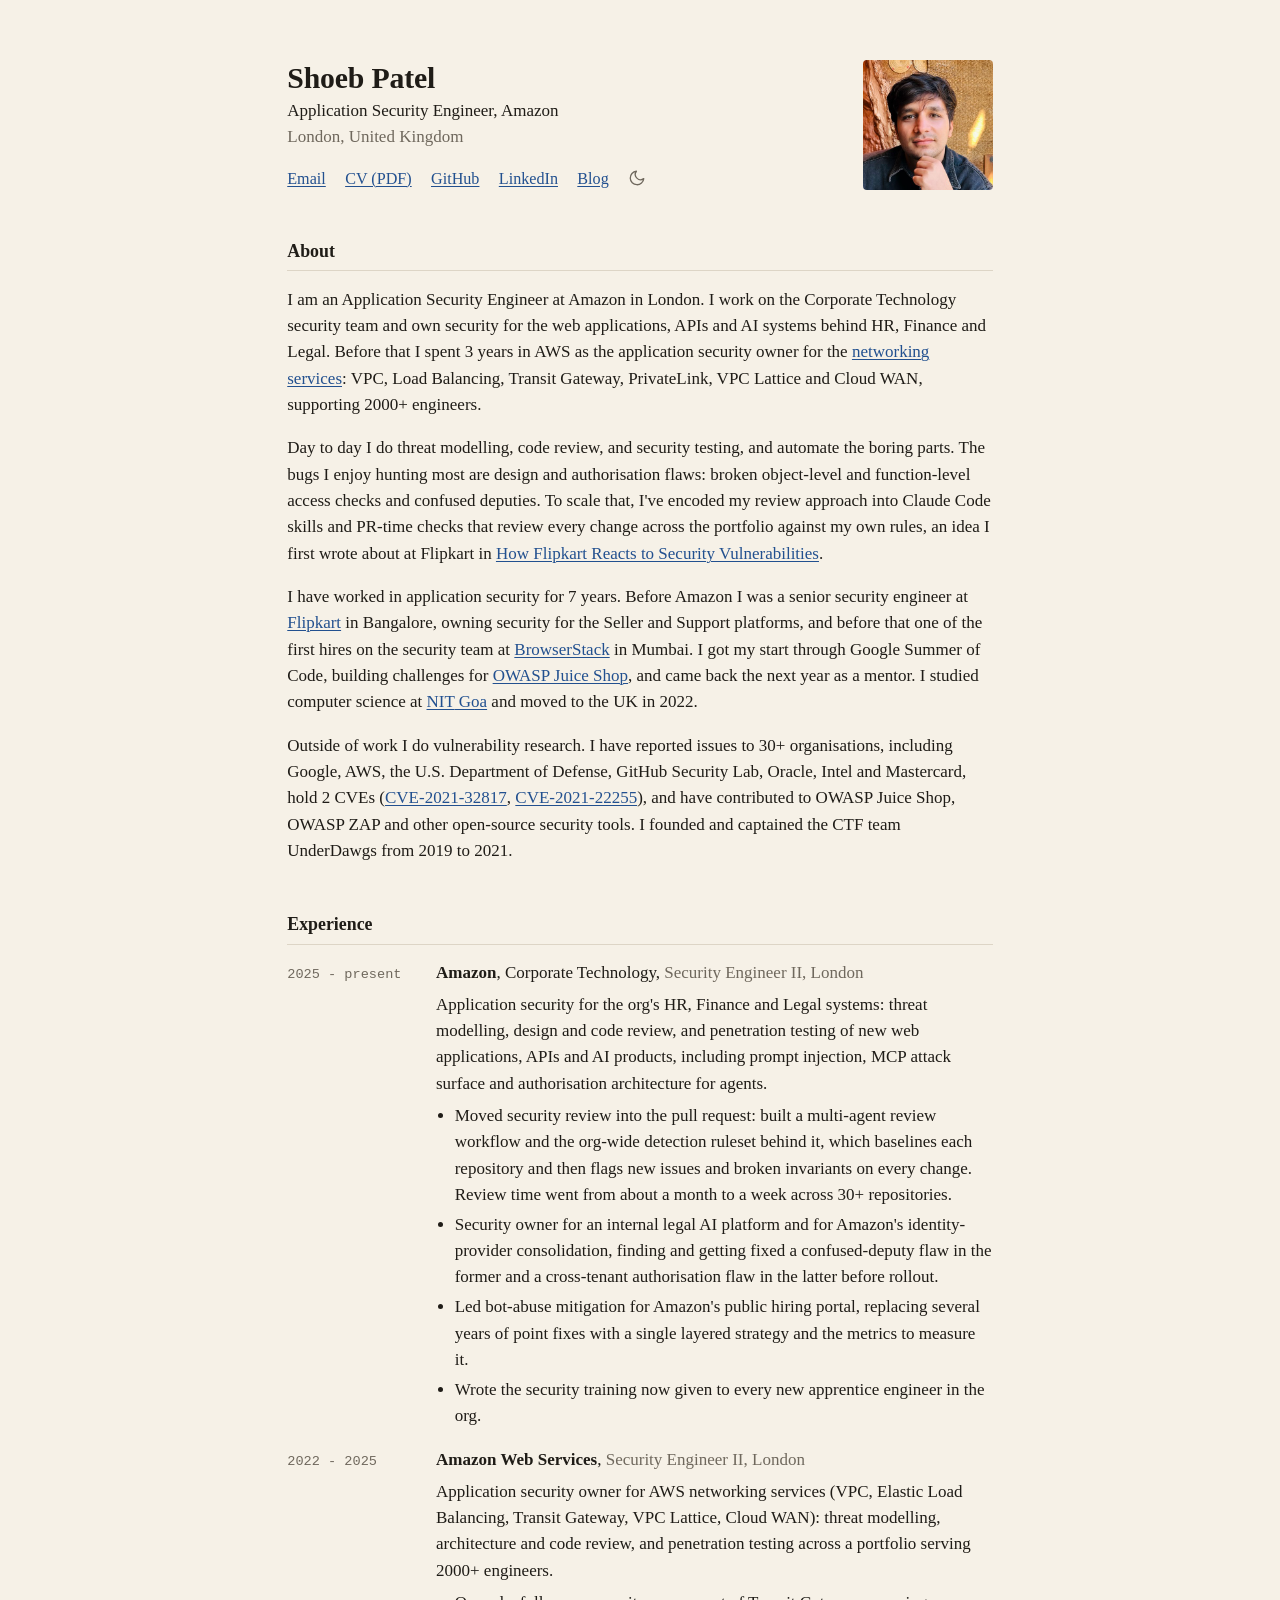
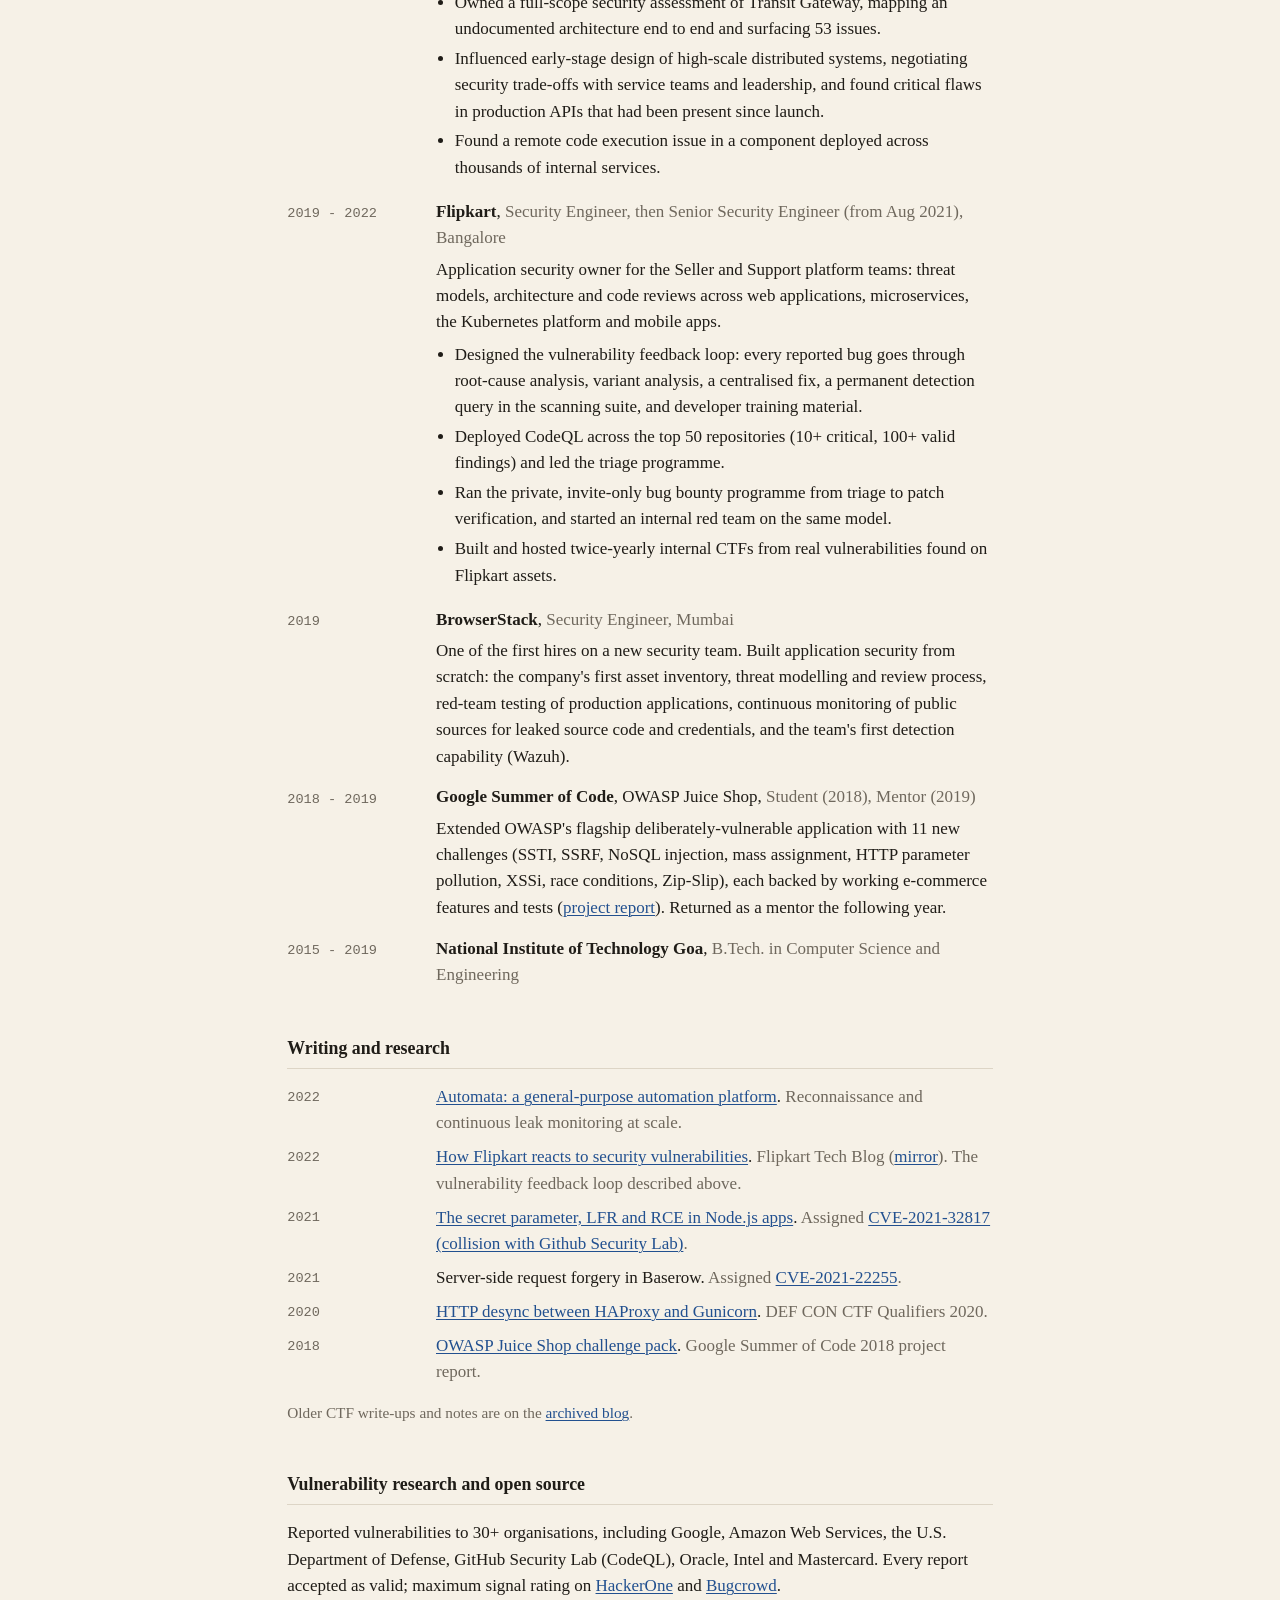
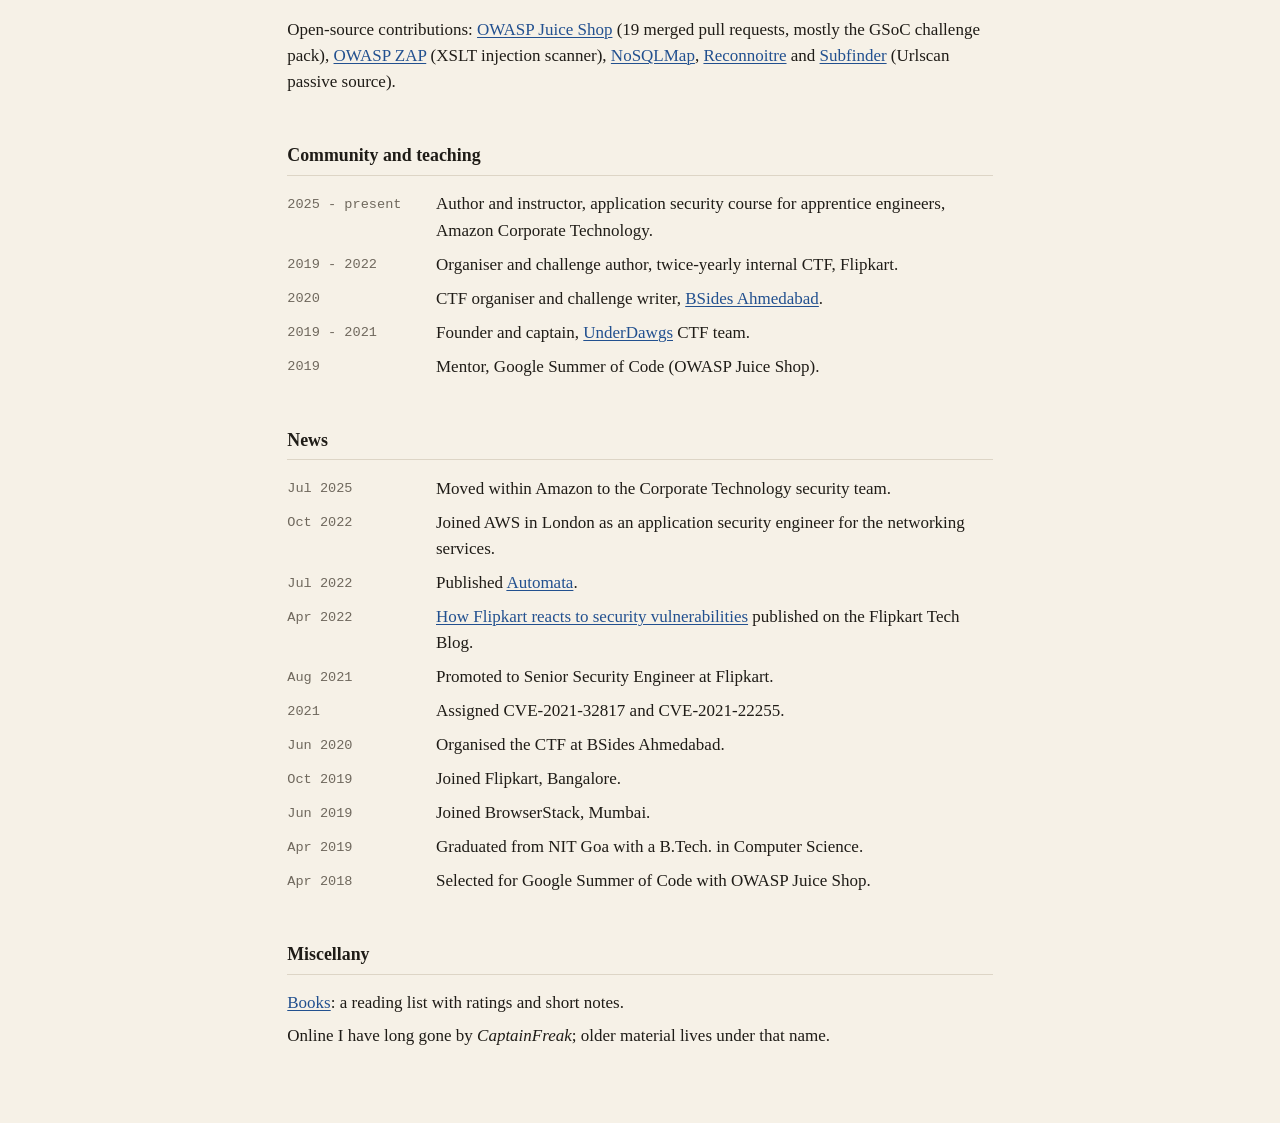
==== commit 604a7094: "tmp" ====
--- a/index.html
+++ b/index.html
@@ -99,7 +99,7 @@
 <h2 id="about">About</h2>
 
 <p>
-I am an application security engineer at Amazon in London. I work on the Corporate Technology
+I am an Application Security Engineer at Amazon in London. I work on the Corporate Technology
 security team and own security for the web applications, APIs and AI systems behind HR, Finance
 and Legal. Before that I spent 3 years in <abbr title="Amazon Web Services">AWS</abbr> as the
 application security owner for the
@@ -114,7 +114,7 @@
 broken object-level and function-level access checks and confused deputies. To scale that, I've
 encoded my review approach into Claude Code skills and PR-time checks that review every change
 across the portfolio against my own rules, an idea I first wrote about at Flipkart in
-<a href="https://research.shoebpatel.com/2022/04/19/How-Flipkart-Reacts-to-Security-Vulnerabilities/" target="_blank" rel="noopener">How
+<a href="https://blog.flipkart.tech/how-flipkart-reacts-to-security-vulnerabilities-17dae9b0661e/" target="_blank" rel="noopener">How
 Flipkart Reacts to Security Vulnerabilities</a>.
 </p>
 
@@ -256,8 +256,8 @@
       <span class="venue">Flipkart Tech Blog (<a href="https://research.shoebpatel.com/2022/04/19/How-Flipkart-Reacts-to-Security-Vulnerabilities/" target="_blank" rel="noopener">mirror</a>). The vulnerability feedback loop described above.</span></dd>
 
   <dt>2021</dt>
-  <dd><a href="https://blog.shoebpatel.com/2021/01/23/The-Secret-Parameter-LFR-and-Potential-RCE-in-NodeJS-Apps/" target="_blank" rel="noopener">Collision: the secret parameter, LFR and RCE in Node.js apps</a>.
-      <span class="venue">Assigned <a href="https://nvd.nist.gov/vuln/detail/CVE-2021-32817" target="_blank" rel="noopener">CVE-2021-32817</a>.</span></dd>
+  <dd><a href="https://blog.shoebpatel.com/2021/01/23/The-Secret-Parameter-LFR-and-Potential-RCE-in-NodeJS-Apps/" target="_blank" rel="noopener">The secret parameter, LFR and RCE in Node.js apps</a>.
+      <span class="venue">Assigned <a href="https://nvd.nist.gov/vuln/detail/CVE-2021-32817" target="_blank" rel="noopener">CVE-2021-32817 (collision with Github Security Lab)</a>.</span></dd>
 
   <dt>2021</dt>
   <dd>Server-side request forgery in Baserow.
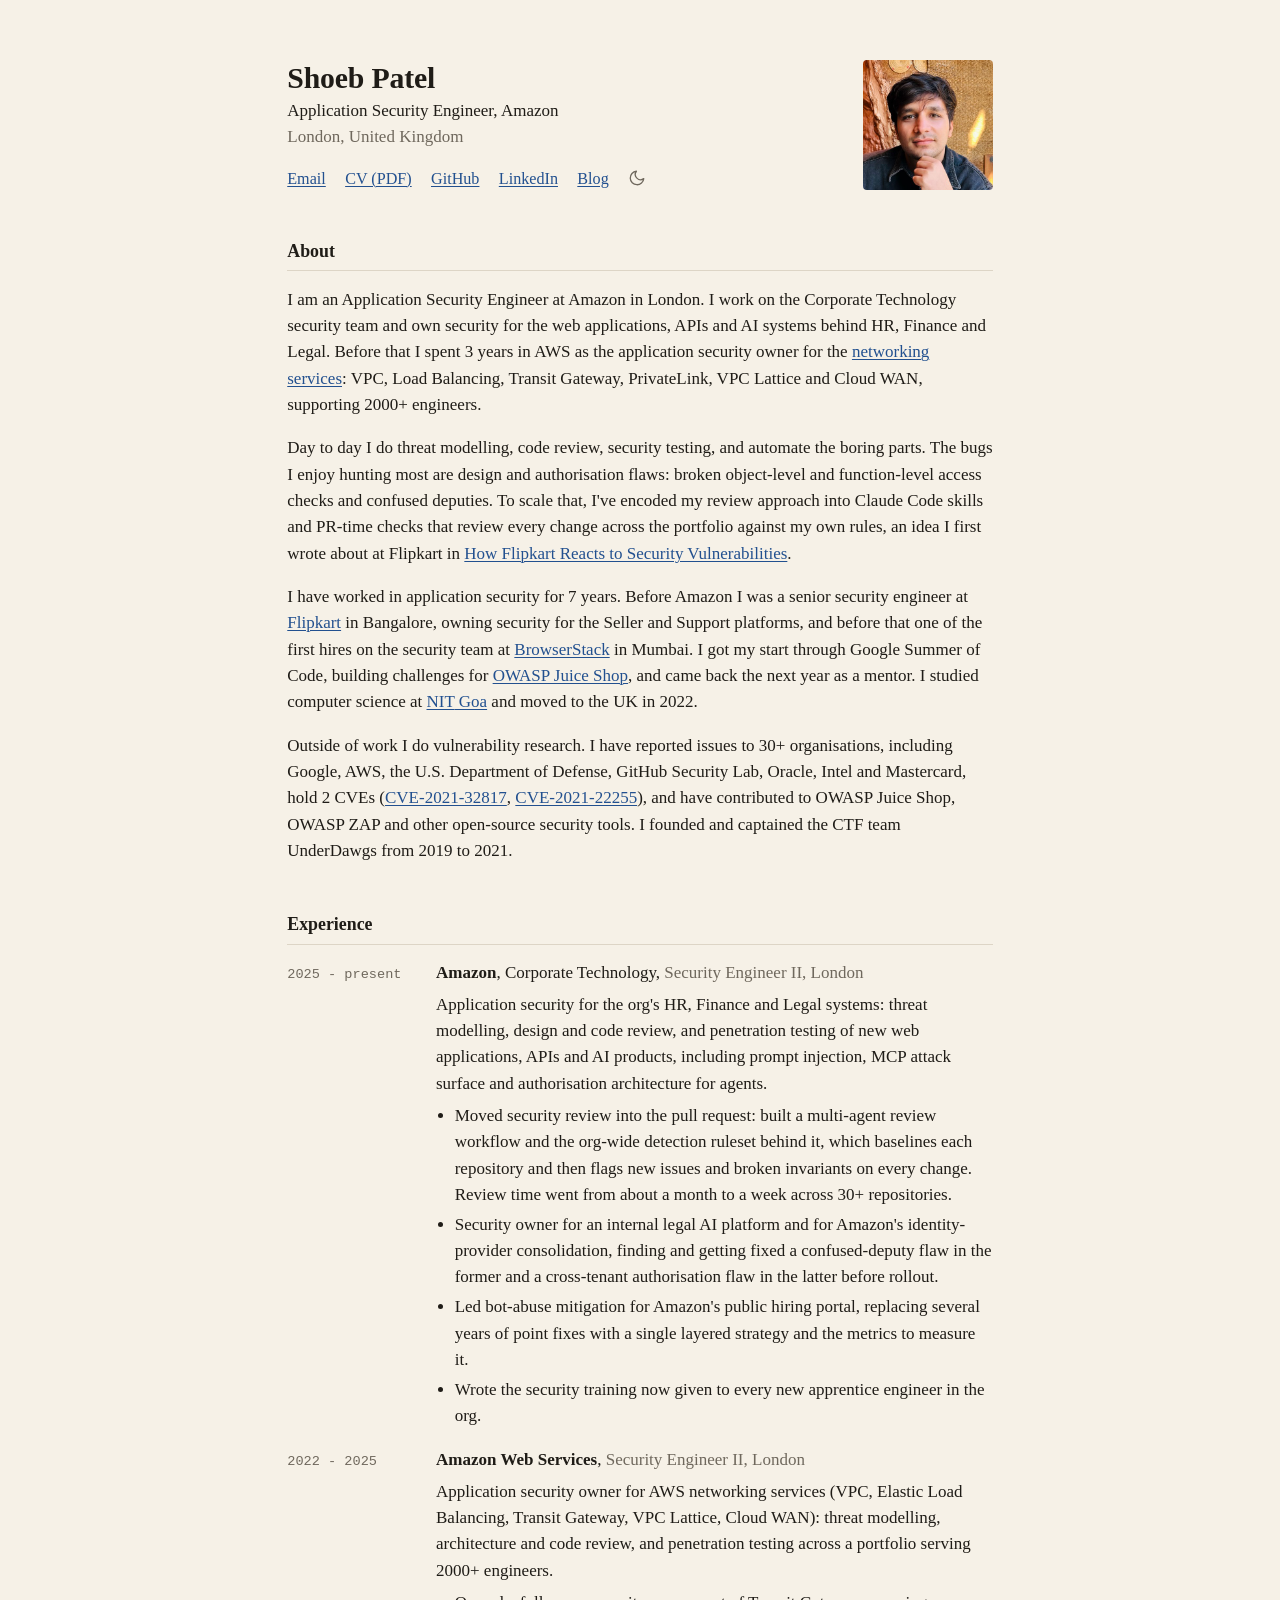
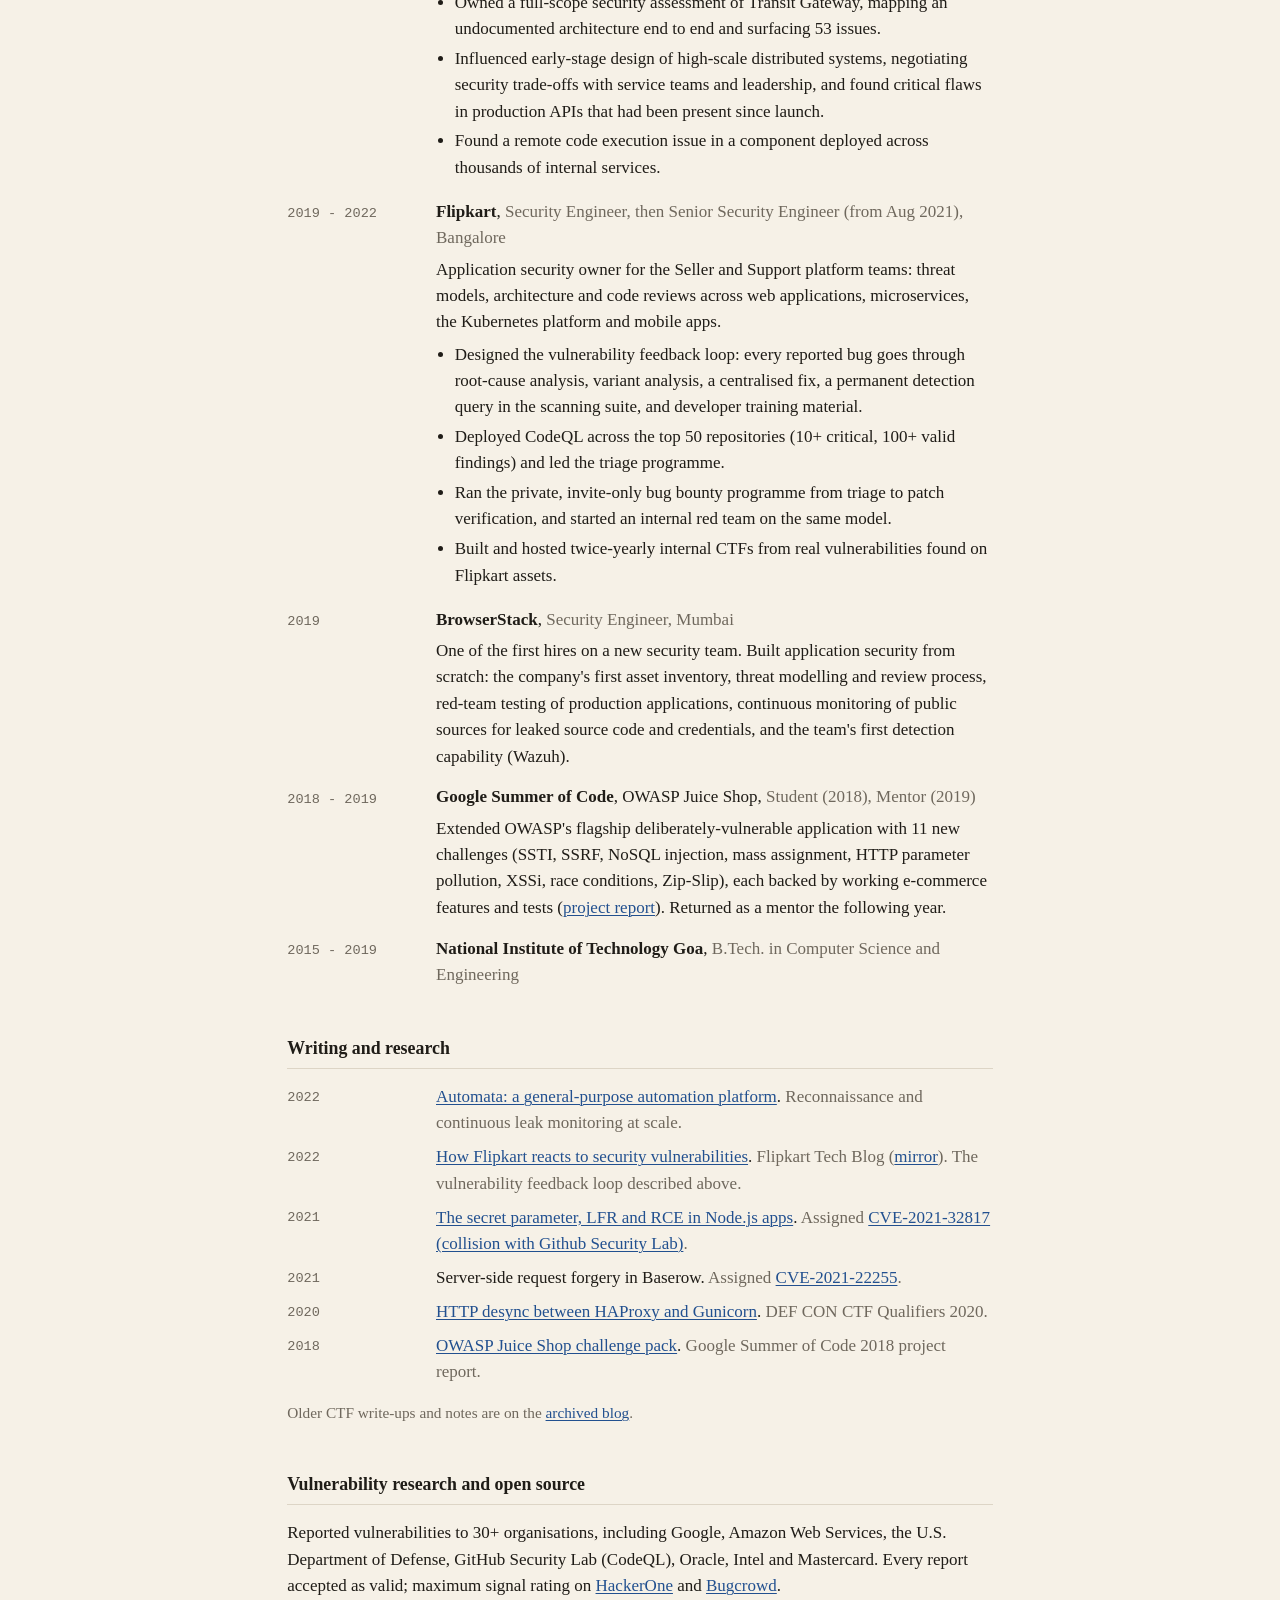
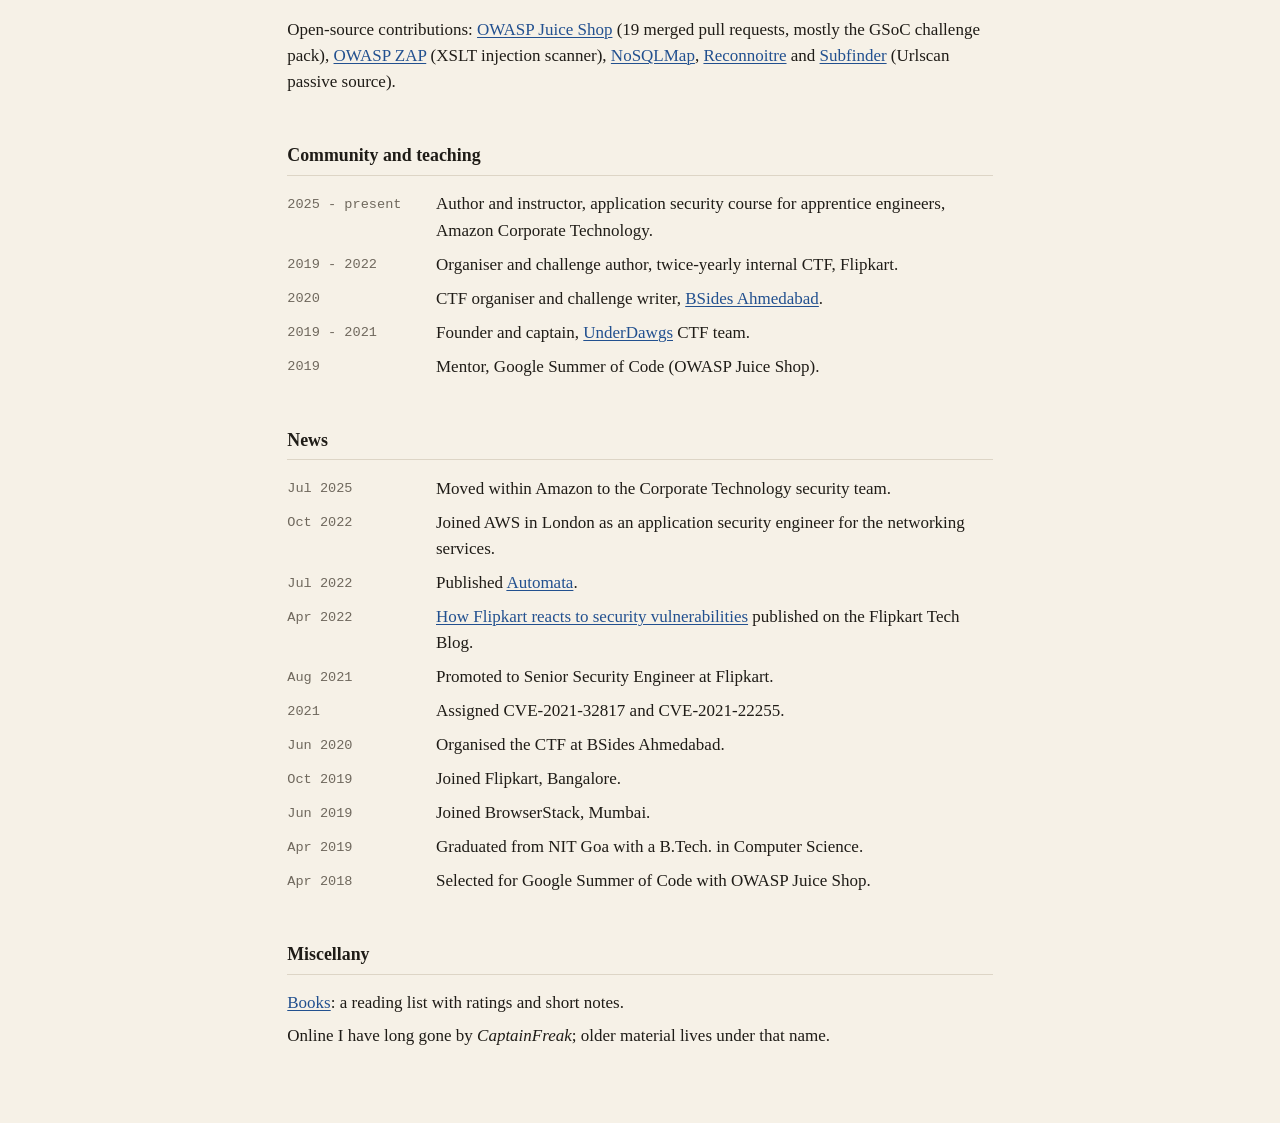
==== commit d16c5c92: "Tidy About wording Co-Authored-By: Claude Fable 5 <noreply@anthropic.com>" ====
--- a/index.html
+++ b/index.html
@@ -109,7 +109,7 @@
 </p>
 
 <p>
-Day to day I do threat modelling, code review, and security testing, and
+Day to day I do threat modelling, code review, security testing, and
 automate the boring parts. The bugs I enjoy hunting most are design and authorisation flaws:
 broken object-level and function-level access checks and confused deputies. To scale that, I've
 encoded my review approach into Claude Code skills and PR-time checks that review every change
@@ -134,7 +134,7 @@
 organisations, including Google, AWS, the U.S. Department of Defense, GitHub Security Lab, Oracle,
 Intel and Mastercard, hold 2 CVEs
 (<a href="https://nvd.nist.gov/vuln/detail/CVE-2021-32817" target="_blank" rel="noopener">CVE-2021-32817</a>,
-<a href="https://nvd.nist.gov/vuln/detail/CVE-2021-22255" target="_blank" rel="noopener">CVE-2021-22255</a>), and have contributed
+<a href="https://gitlab.com/gitlab-org/cves/-/work_items/221" target="_blank" rel="noopener">CVE-2021-22255</a>), and have contributed
 to OWASP Juice Shop, OWASP ZAP and other open-source security tools. I founded and captained the
 CTF team UnderDawgs from 2019 to 2021.
 </p>
@@ -261,7 +261,7 @@
 
   <dt>2021</dt>
   <dd>Server-side request forgery in Baserow.
-      <span class="venue">Assigned <a href="https://nvd.nist.gov/vuln/detail/CVE-2021-22255" target="_blank" rel="noopener">CVE-2021-22255</a>.</span></dd>
+      <span class="venue">Assigned <a href="https://gitlab.com/gitlab-org/cves/-/work_items/221" target="_blank" rel="noopener">CVE-2021-22255</a>.</span></dd>
 
   <dt>2020</dt>
   <dd><a href="https://blog.shoebpatel.com/2020/05/18/DefCon-CTF-2020-HTTP-Desync-between-HAProxy-Gunicorn/" target="_blank" rel="noopener">HTTP desync between HAProxy and Gunicorn</a>.
